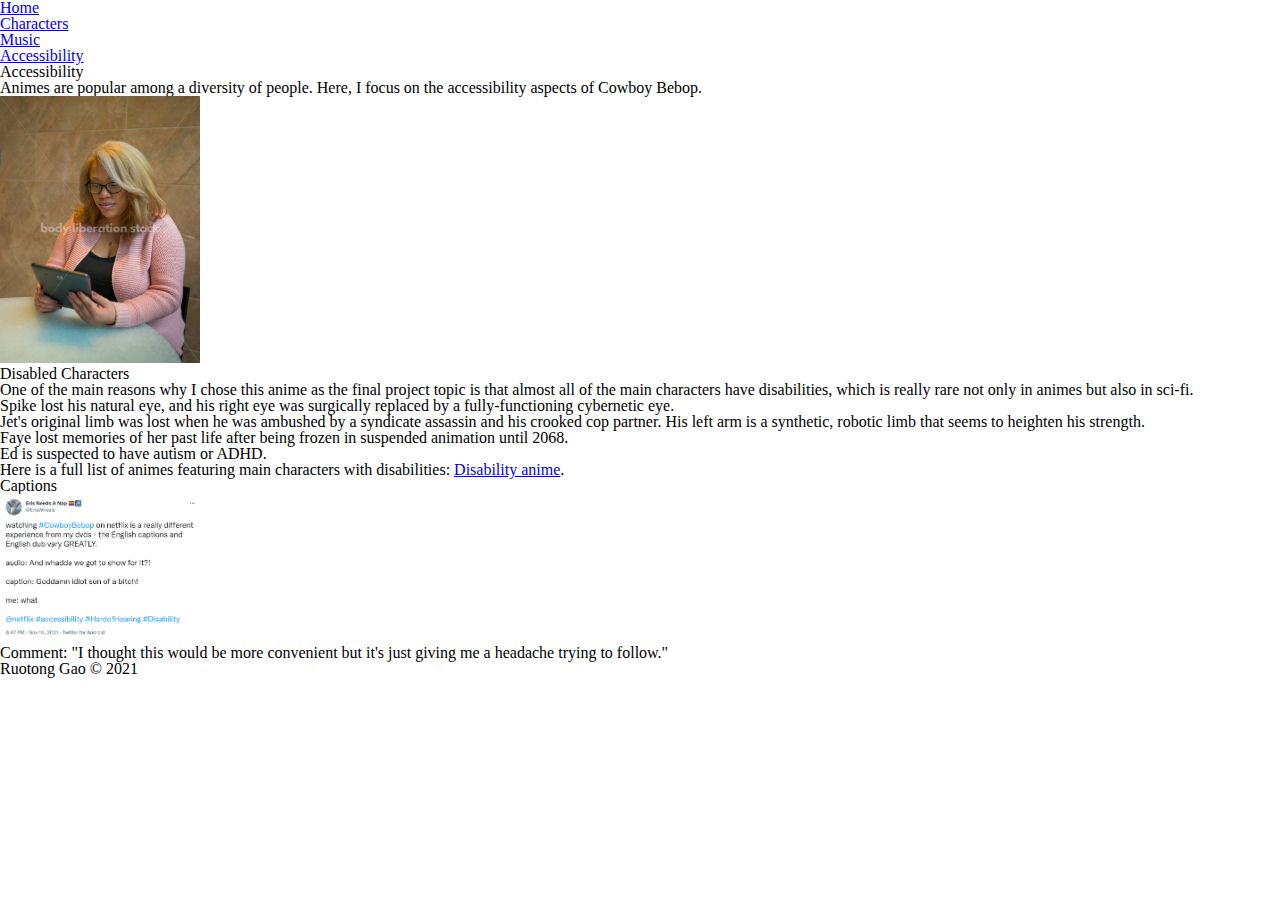
==== accessibility.html @ 33a0a777 "add contents" ====
<!DOCTYPE html>

<html lang="en">
<head>
	<meta charset="UTF-8">
	<meta name="viewport" content="width=device-width, initial-scale=1.0">
    <link rel="icon" href="images/favicon.jpg">
	<link rel="stylesheet" href="css/html5reset.css">
	<link rel="stylesheet" href="css/style.css">
	<title>Accessibility</title>
</head>
    
<body>
	<header>
		<nav>
			<ul>
				<li><a href = "index.html" >Home</a></li>
				<li><a href = "character.html">Characters</a></li>
				<li><a href = "music.html">Music</a></li>
				<li class="active"><a href = "accessibility.html">Accessibility</a></li>
			</ul>
		</nav>
		<h1>Accessibility</h1>
	</header>

	<main>
        <p>Animes are popular among a diversity of people. Here, I focus on the accessibility aspects of Cowboy Bebop.</p>
        <img src="images/body_liberation.jpg" width=200/>
        
        <h2>Disabled Characters</h2>
		<p>One of the main reasons why I chose this anime as the final project topic is that almost all of the main characters have disabilities, which is really rare not only in animes but also in sci-fi. <br> Spike lost his natural eye, and his right eye was surgically replaced by a fully-functioning cybernetic eye. <br>Jet's original limb was lost when he was ambushed by a syndicate assassin and his crooked cop partner. His left arm is a synthetic, robotic limb that seems to heighten his strength. <br> Faye lost memories of her past life after being frozen in suspended animation until 2068.<br>Ed is suspected to have autism or ADHD.</p>
        
        <p>Here is a full list of animes featuring main characters with disabilities: <a href="https://www.anime-planet.com/anime/tags/disability">Disability anime</a>.</p>

        <h2>Captions</h2>
        <img src="images/twitter.png" width="200"/>
        <p>Comment: "I thought this would be more convenient but it's just giving me a headache trying to follow."</p>
	</main>

	<footer>
		<p>Ruotong Gao &copy; 2021</p>
	</footer>
</body>
</html>
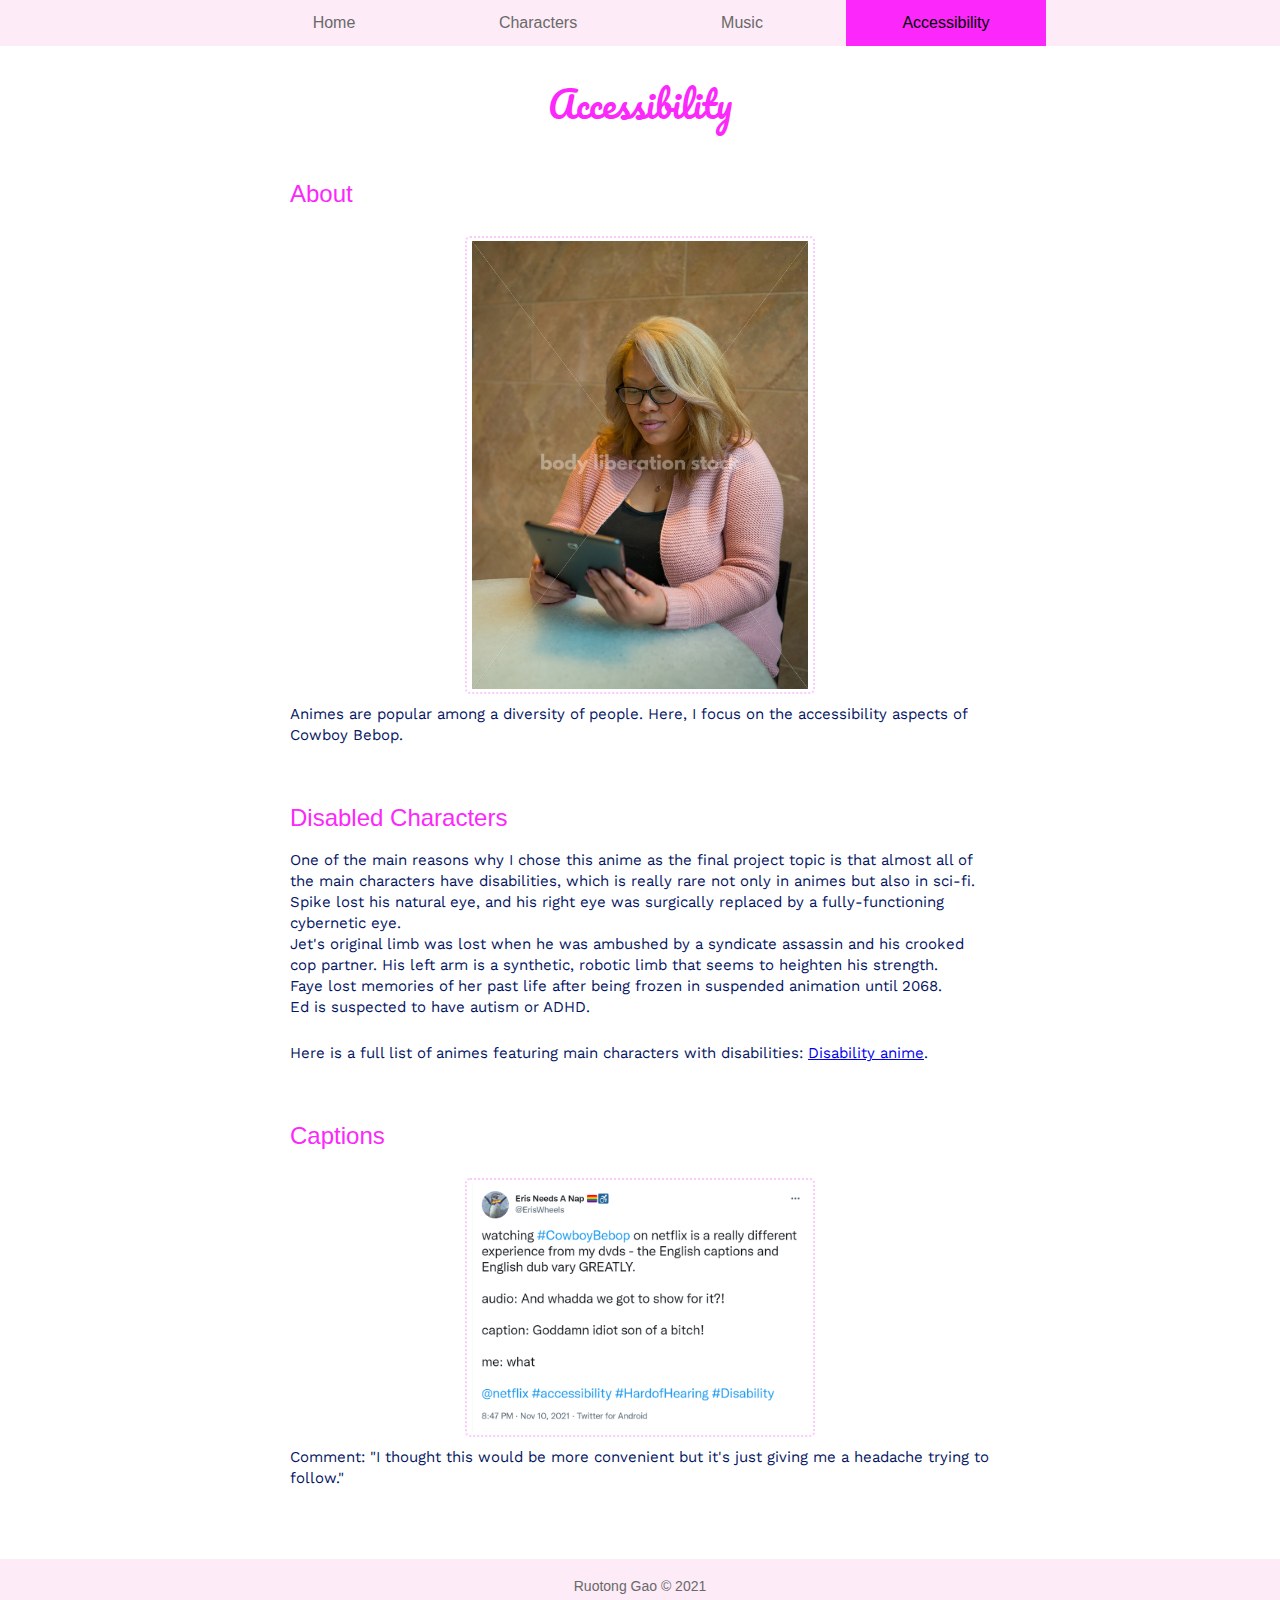
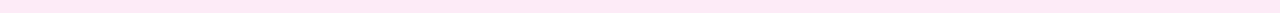
==== commit d066dad5: "draft css" ====
--- a/accessibility.html
+++ b/accessibility.html
@@ -1,44 +1,50 @@
 <!DOCTYPE html>
 
 <html lang="en">
-<head>
-	<meta charset="UTF-8">
-	<meta name="viewport" content="width=device-width, initial-scale=1.0">
-    <link rel="icon" href="images/favicon.jpg">
-	<link rel="stylesheet" href="css/html5reset.css">
-	<link rel="stylesheet" href="css/style.css">
-	<title>Accessibility</title>
-</head>
-    
-<body>
-	<header>
-		<nav>
-			<ul>
-				<li><a href = "index.html" >Home</a></li>
-				<li><a href = "character.html">Characters</a></li>
-				<li><a href = "music.html">Music</a></li>
-				<li class="active"><a href = "accessibility.html">Accessibility</a></li>
-			</ul>
-		</nav>
-		<h1>Accessibility</h1>
-	</header>
+    <head>
+        <meta charset="UTF-8">
+        <meta name="viewport" content="width=device-width, initial-scale=1.0">
+        <link rel="icon" href="images/favicon.png">
+        <link rel="stylesheet" href="css/html5reset.css">
+        <link rel="stylesheet" href="css/style.css">
+        <title>Accessibility</title>
+    </head>
 
-	<main>
-        <p>Animes are popular among a diversity of people. Here, I focus on the accessibility aspects of Cowboy Bebop.</p>
-        <img src="images/body_liberation.jpg" width=200/>
-        
-        <h2>Disabled Characters</h2>
-		<p>One of the main reasons why I chose this anime as the final project topic is that almost all of the main characters have disabilities, which is really rare not only in animes but also in sci-fi. <br> Spike lost his natural eye, and his right eye was surgically replaced by a fully-functioning cybernetic eye. <br>Jet's original limb was lost when he was ambushed by a syndicate assassin and his crooked cop partner. His left arm is a synthetic, robotic limb that seems to heighten his strength. <br> Faye lost memories of her past life after being frozen in suspended animation until 2068.<br>Ed is suspected to have autism or ADHD.</p>
-        
-        <p>Here is a full list of animes featuring main characters with disabilities: <a href="https://www.anime-planet.com/anime/tags/disability">Disability anime</a>.</p>
+    <body>
+        <header>
+            <nav>
+                <ul>
+                    <li><a href = "index.html" >Home</a></li>
+                    <li><a href = "character.html">Characters</a></li>
+                    <li><a href = "music.html">Music</a></li>
+                    <li class="active"><a href = "accessibility.html">Accessibility</a></li>
+                </ul>
+            </nav>
+            <h1>Accessibility</h1>
+        </header>
 
-        <h2>Captions</h2>
-        <img src="images/twitter.png" width="200"/>
-        <p>Comment: "I thought this would be more convenient but it's just giving me a headache trying to follow."</p>
-	</main>
+        <main>
+            <div>
+                <h2>About</h2>
+                <img src="images/body_liberation.jpg" width=200 alt="An african american woman using tablet"/>
+                <p>Animes are popular among a diversity of people. Here, I focus on the accessibility aspects of Cowboy Bebop.</p>
+            </div>
 
-	<footer>
-		<p>Ruotong Gao &copy; 2021</p>
-	</footer>
-</body>
+            <div>
+                <h2>Disabled Characters</h2>
+                <p>One of the main reasons why I chose this anime as the final project topic is that almost all of the main characters have disabilities, which is really rare not only in animes but also in sci-fi. <br> Spike lost his natural eye, and his right eye was surgically replaced by a fully-functioning cybernetic eye. <br>Jet's original limb was lost when he was ambushed by a syndicate assassin and his crooked cop partner. His left arm is a synthetic, robotic limb that seems to heighten his strength. <br> Faye lost memories of her past life after being frozen in suspended animation until 2068.<br>Ed is suspected to have autism or ADHD.</p>
+
+                <p>Here is a full list of animes featuring main characters with disabilities: <a href="https://www.anime-planet.com/anime/tags/disability">Disability anime</a>.</p>
+            </div>
+            <div>
+                <h2>Captions</h2>
+                <img src="images/twitter.png" width="200" alt="A twitter post complaining about English captions and dub"/>
+                <p>Comment: "I thought this would be more convenient but it's just giving me a headache trying to follow."</p>
+            </div>
+        </main>
+
+        <footer>
+            <p>Ruotong Gao &copy; 2021</p>
+        </footer>
+    </body>
 </html>--- a/css/style.css
+++ b/css/style.css
@@ -0,0 +1,208 @@
+/* pacifico-regular - latin */
+@font-face {
+    font-family: 'Pacifico';
+    font-style: normal;
+    font-weight: 400;
+    src: url('../fonts/pacifico-v17-latin-regular.eot'); /* IE9 Compat Modes */
+    src: local(''),
+        url('../fonts/pacifico-v17-latin-regular.eot?#iefix') format('embedded-opentype'), /* IE6-IE8 */
+        url('../fonts/pacifico-v17-latin-regular.woff2') format('woff2'), /* Super Modern Browsers */
+        url('../fonts/pacifico-v17-latin-regular.woff') format('woff'), /* Modern Browsers */
+        url('../fonts/pacifico-v17-latin-regular.ttf') format('truetype'), /* Safari, Android, iOS */
+        url('../fonts/pacifico-v17-latin-regular.svg#Pacifico') format('svg'); /* Legacy iOS */
+}
+
+/* work-sans-regular - latin */
+@font-face {
+    font-family: 'Work Sans';
+    font-style: normal;
+    font-weight: 400;
+    src: url('../fonts/work-sans-v13-latin-regular.eot'); /* IE9 Compat Modes */
+    src: local(''),
+        url('../fonts/work-sans-v13-latin-regular.eot?#iefix') format('embedded-opentype'), /* IE6-IE8 */
+        url('../fonts/work-sans-v13-latin-regular.woff2') format('woff2'), /* Super Modern Browsers */
+        url('../fonts/work-sans-v13-latin-regular.woff') format('woff'), /* Modern Browsers */
+        url('../fonts/work-sans-v13-latin-regular.ttf') format('truetype'), /* Safari, Android, iOS */
+        url('../fonts/work-sans-v13-latin-regular.svg#WorkSans') format('svg'); /* Legacy iOS */
+}
+
+*{
+    box-sizing: border-box;
+}
+
+
+nav{
+    text-align: center;
+    background-color: #FDEBF7;
+}
+
+@media (max-width: 799px){
+    nav li{
+        display: inline-block;
+        width: 100%;
+        padding: 15px 0;
+    }
+}
+
+
+@media (min-width: 800px){
+    nav li{
+        display: inline-block;
+        width: 200px;
+        padding: 15px 0;
+    }
+}
+
+nav li a{
+    text-decoration: none;
+    font-family: "Franklin Gothic Medium", Sans-serif;
+    color: dimgray;
+}
+
+
+
+nav li.active{
+    background-color: #FC28FB;
+}
+
+nav li.active a{
+    color: black;
+}
+
+
+nav li:hover a{
+    text-decoration: underline;
+}
+
+main{
+    padding: 0 30px 30px;
+    background-color: #FFFFFF;
+}
+
+h1{
+    font-size: 36px;
+    color: #FC28FB;
+    text-align: center;
+    font-family: "Pacifico", "Franklin Gothic Medium", Sans-serif;
+    padding: 40px 0; 
+    background-color: #FFFFFF;
+
+}
+
+h2{
+    font-size: 24px;
+    color: #FC28FB;
+    font-family: "Franklin Gothic Medium", Sans-serif;
+    padding: 20px 0;
+}
+
+div{
+    max-width: 700px;
+    min-width: 200px;
+    margin: auto;
+}
+
+div p{
+    line-height: 140%;
+    font-family: "Work Sans", "Calibri", Sans-serif;
+    font-size: 15px;
+    margin-bottom: 25px;
+    display: inline-block;
+    color: #041562;
+}
+
+div p:last-child{
+    margin-bottom: 40px;
+}
+
+.intro p::first-letter{
+    font-size: 30px;
+}
+
+*::selection{
+    background-color: #FC28FB;
+    color: white;
+}
+
+
+@media (max-width: 499px){
+    img{
+        display:block;
+        margin: 20px auto;
+        padding: 3px;
+        width: 100%;
+        border:dotted 2px #FBCAFF;
+        border-radius: 5px;
+    }
+}
+@media (min-width: 500px){
+
+    img{
+        margin: 0 10px 10px;
+        padding: 3px 5px;
+        width: 30%;
+        border:dotted 2px #FBCAFF;
+        border-radius: 5px;
+    }
+
+    p img{
+        float:right;
+    }
+}
+
+@media (max-width: 499px){
+
+    main > div > img{
+        display: block;
+        width: 100%;
+        margin: 10px auto;
+    }
+}
+
+@media (min-width:500px){
+
+    main > div > img{
+        display: block;
+        width: 50%;
+        margin: 10px auto;
+    }
+}
+
+.gallery img:nth-child(even){
+    border-color: darkgray;
+}
+
+img:hover{
+    border:solid 2px #FC28FB;
+}
+
+
+.gallery{
+    text-align: center;
+}
+
+.gallery img{
+    display:inline-block;
+}
+
+
+.audio{
+    text-align: center;
+    padding: 20px 0;
+}
+
+audio{
+    width: 70%;
+}
+
+footer{
+    text-align: center;
+    padding: 20px 0;
+    background-color: #FDEBF7;
+}
+
+footer p{
+    color: dimgray;
+    font-family: "Franklin Gothic Medium", Sans-serif;
+    font-size: 14px;
+}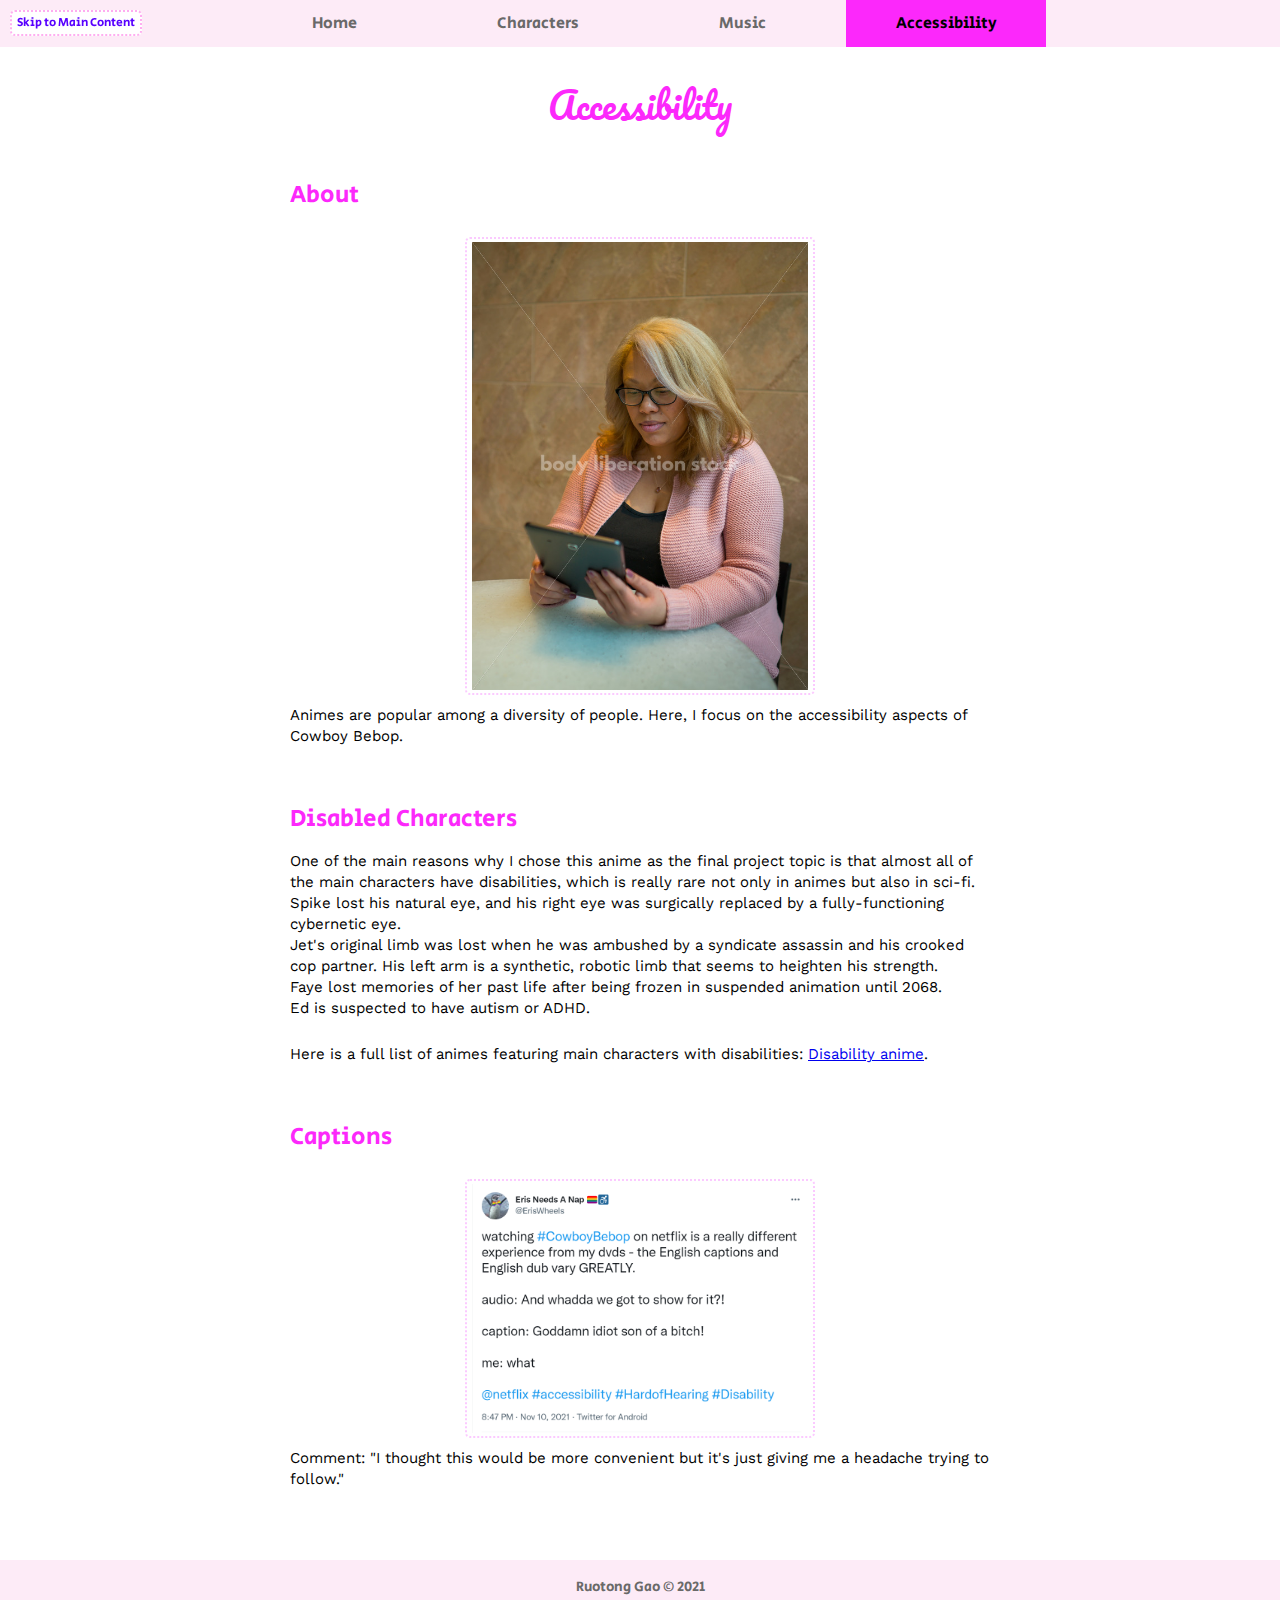
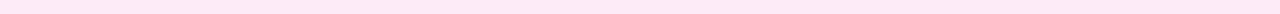
==== commit 74575ca7: "add skip to main" ====
--- a/accessibility.html
+++ b/accessibility.html
@@ -11,6 +11,7 @@
     </head>
 
     <body>
+        <a class = "skip" href="#main">Skip to Main Content</a>
         <header>
             <nav>
                 <ul>
@@ -24,7 +25,7 @@
         </header>
 
         <main>
-            <div>
+            <div id="main">
                 <h2>About</h2>
                 <img src="images/body_liberation.jpg" width=200 alt="An african american woman using tablet"/>
                 <p>Animes are popular among a diversity of people. Here, I focus on the accessibility aspects of Cowboy Bebop.</p>
--- a/css/style.css
+++ b/css/style.css
@@ -26,10 +26,36 @@
         url('../fonts/work-sans-v13-latin-regular.svg#WorkSans') format('svg'); /* Legacy iOS */
 }
 
+/* secular-one-regular - latin */
+@font-face {
+    font-family: 'Secular One';
+    font-style: normal;
+    font-weight: 400;
+    src: url('../fonts/secular-one-v5-latin-regular.eot'); /* IE9 Compat Modes */
+    src: local(''),
+        url('../fonts/secular-one-v5-latin-regular.eot?#iefix') format('embedded-opentype'), /* IE6-IE8 */
+        url('../fonts/secular-one-v5-latin-regular.woff2') format('woff2'), /* Super Modern Browsers */
+        url('../fonts/secular-one-v5-latin-regular.woff') format('woff'), /* Modern Browsers */
+        url('../fonts/secular-one-v5-latin-regular.ttf') format('truetype'), /* Safari, Android, iOS */
+        url('../fonts/secular-one-v5-latin-regular.svg#SecularOne') format('svg'); /* Legacy iOS */
+}
+
 *{
     box-sizing: border-box;
 }
 
+.skip{
+    position: fixed;
+    margin: 10px;
+    padding: 5px;
+    font-family: "Franklin Gothic Medium", "Secular One", Sans-serif;
+    font-size: 12px;
+    color: #5800FF;
+    text-decoration: none;
+    background-color: white;
+    border:dotted 2px #FFADF0;
+    border-radius: 5px;
+}
 
 nav{
     text-align: center;
@@ -55,7 +81,7 @@
 
 nav li a{
     text-decoration: none;
-    font-family: "Franklin Gothic Medium", Sans-serif;
+    font-family: "Franklin Gothic Medium", "Secular One", Sans-serif;
     color: dimgray;
 }
 
@@ -92,7 +118,7 @@
 h2{
     font-size: 24px;
     color: #FC28FB;
-    font-family: "Franklin Gothic Medium", Sans-serif;
+    font-family: "Franklin Gothic Medium","Secular One", Sans-serif;
     padding: 20px 0;
 }
 
@@ -108,7 +134,7 @@
     font-size: 15px;
     margin-bottom: 25px;
     display: inline-block;
-    color: #041562;
+    color: black;
 }
 
 div p:last-child{
@@ -203,6 +229,6 @@
 
 footer p{
     color: dimgray;
-    font-family: "Franklin Gothic Medium", Sans-serif;
+    font-family: "Franklin Gothic Medium","Secular One",  Sans-serif;
     font-size: 14px;
 }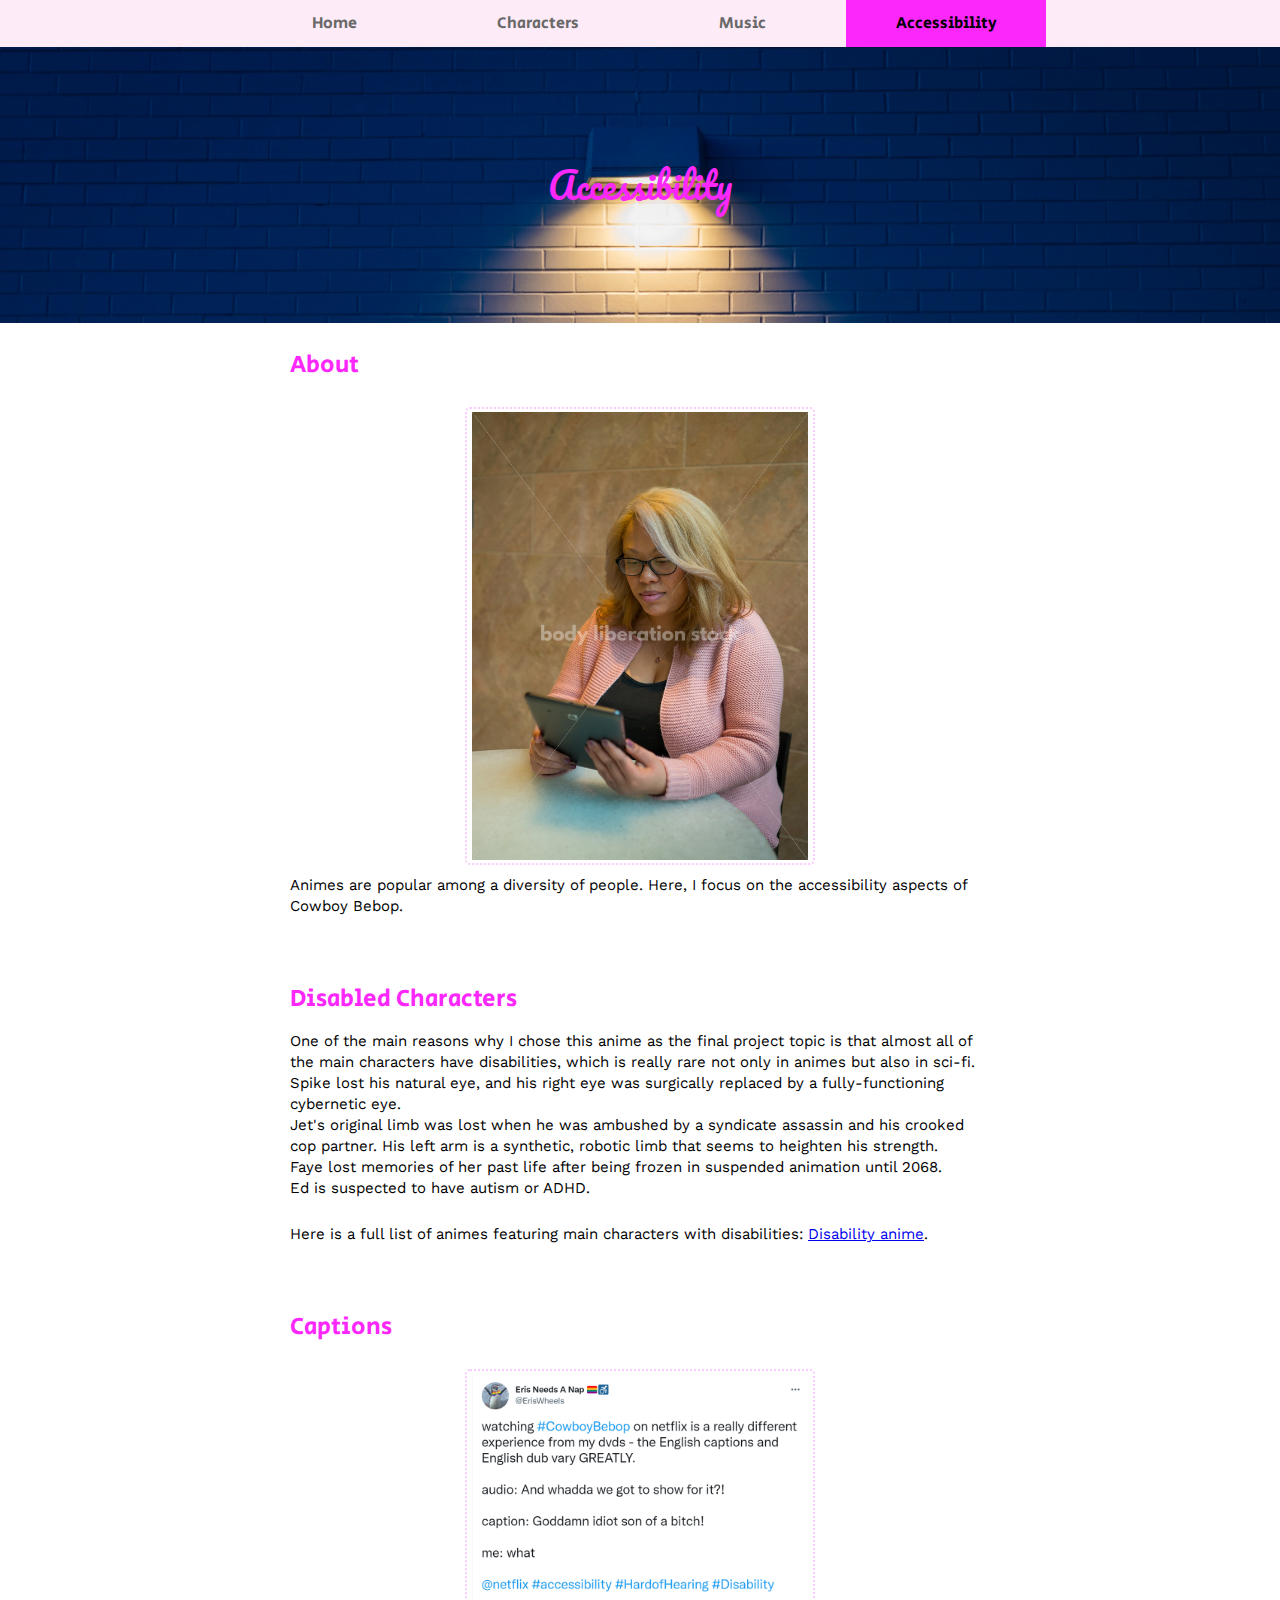
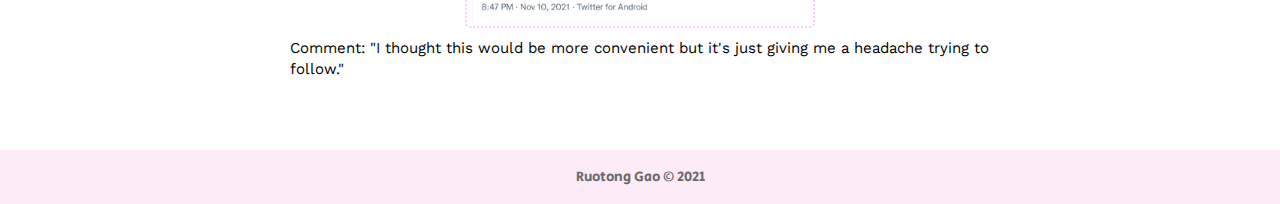
==== commit 67d13638: "mobile update" ====
--- a/accessibility.html
+++ b/accessibility.html
@@ -25,7 +25,7 @@
         </header>
 
         <main>
-            <div id="main">
+            <div id="main" class="mid">
                 <h2>About</h2>
                 <img src="images/body_liberation.jpg" width=200 alt="An african american woman using tablet"/>
                 <p>Animes are popular among a diversity of people. Here, I focus on the accessibility aspects of Cowboy Bebop.</p>
@@ -37,7 +37,7 @@
 
                 <p>Here is a full list of animes featuring main characters with disabilities: <a href="https://www.anime-planet.com/anime/tags/disability">Disability anime</a>.</p>
             </div>
-            <div>
+            <div class="mid">
                 <h2>Captions</h2>
                 <img src="images/twitter.png" width="200" alt="A twitter post complaining about English captions and dub"/>
                 <p>Comment: "I thought this would be more convenient but it's just giving me a headache trying to follow."</p>
--- a/css/style.css
+++ b/css/style.css
@@ -45,16 +45,21 @@
 }
 
 .skip{
-    position: fixed;
-    margin: 10px;
-    padding: 5px;
+    position: absolute;
+    display: block;
+    height: 10px;
+    margin: 5px;
+    left: -500px;
     font-family: "Franklin Gothic Medium", "Secular One", Sans-serif;
     font-size: 12px;
     color: #5800FF;
     text-decoration: none;
     background-color: white;
-    border:dotted 2px #FFADF0;
-    border-radius: 5px;
+}
+
+.skip:focus{
+    left:0px;
+    top: 10px;
 }
 
 nav{
@@ -62,16 +67,14 @@
     background-color: #FDEBF7;
 }
 
-@media (max-width: 799px){
-    nav li{
-        display: inline-block;
-        width: 100%;
-        padding: 15px 0;
-    }
-}
-
-
-@media (min-width: 800px){
+nav li{
+    display: inline-block;
+    width: 100%;
+    padding: 15px 0;
+}
+
+
+@media screen and (min-width: 800px){
     nav li{
         display: inline-block;
         width: 200px;
@@ -110,9 +113,11 @@
     color: #FC28FB;
     text-align: center;
     font-family: "Pacifico", "Franklin Gothic Medium", Sans-serif;
-    padding: 40px 0; 
-    background-color: #FFFFFF;
-
+    padding: 120px 0; 
+    background-image: url("../images/background.jpg");
+    background-size: cover;
+    background-attachment: fixed;
+    background-position: bottom;
 }
 
 h2{
@@ -126,6 +131,7 @@
     max-width: 700px;
     min-width: 200px;
     margin: auto;
+    padding-top: 10px;
 }
 
 div p{
@@ -151,51 +157,54 @@
 }
 
 
-@media (max-width: 499px){
-    img{
-        display:block;
-        margin: 20px auto;
-        padding: 3px;
-        width: 100%;
-        border:dotted 2px #FBCAFF;
-        border-radius: 5px;
-    }
-}
-@media (min-width: 500px){
+img{
+    display:block;
+    margin: 20px auto;
+    padding: 3px;
+    width: 100%;
+    border:dotted 2px #FBCAFF;
+    border-radius: 5px;
+}
+
+div.mid img{
+    display: block;
+    width: 100%;
+    margin: 10px auto;
+}
+
+.gallery img:nth-child(even){
+    border-color: darkgray;
+}
+
+@media screen and (min-width: 500px){
 
     img{
         margin: 0 10px 10px;
         padding: 3px 5px;
-        width: 30%;
         border:dotted 2px #FBCAFF;
         border-radius: 5px;
     }
 
-    p img{
-        float:right;
-    }
-}
-
-@media (max-width: 499px){
-
-    main > div > img{
-        display: block;
-        width: 100%;
-        margin: 10px auto;
-    }
-}
-
-@media (min-width:500px){
-
-    main > div > img{
+
+    div.mid img{
         display: block;
         width: 50%;
         margin: 10px auto;
     }
-}
-
-.gallery img:nth-child(even){
-    border-color: darkgray;
+
+    div.pic{
+        display: grid;
+        grid-template-columns: 4fr 2fr;
+    }
+
+    div.pic h2{
+        grid-column: 1/-1;
+    }
+
+    div.gallery img{
+        width: 30%;
+        object-fit: cover;
+    }
 }
 
 img:hover{
@@ -203,14 +212,10 @@
 }
 
 
-.gallery{
-    text-align: center;
-}
-
-.gallery img{
-    display:inline-block;
-}
-
+div.gallery{
+    display:flex;
+    flex-flow: row wrap;
+}
 
 .audio{
     text-align: center;
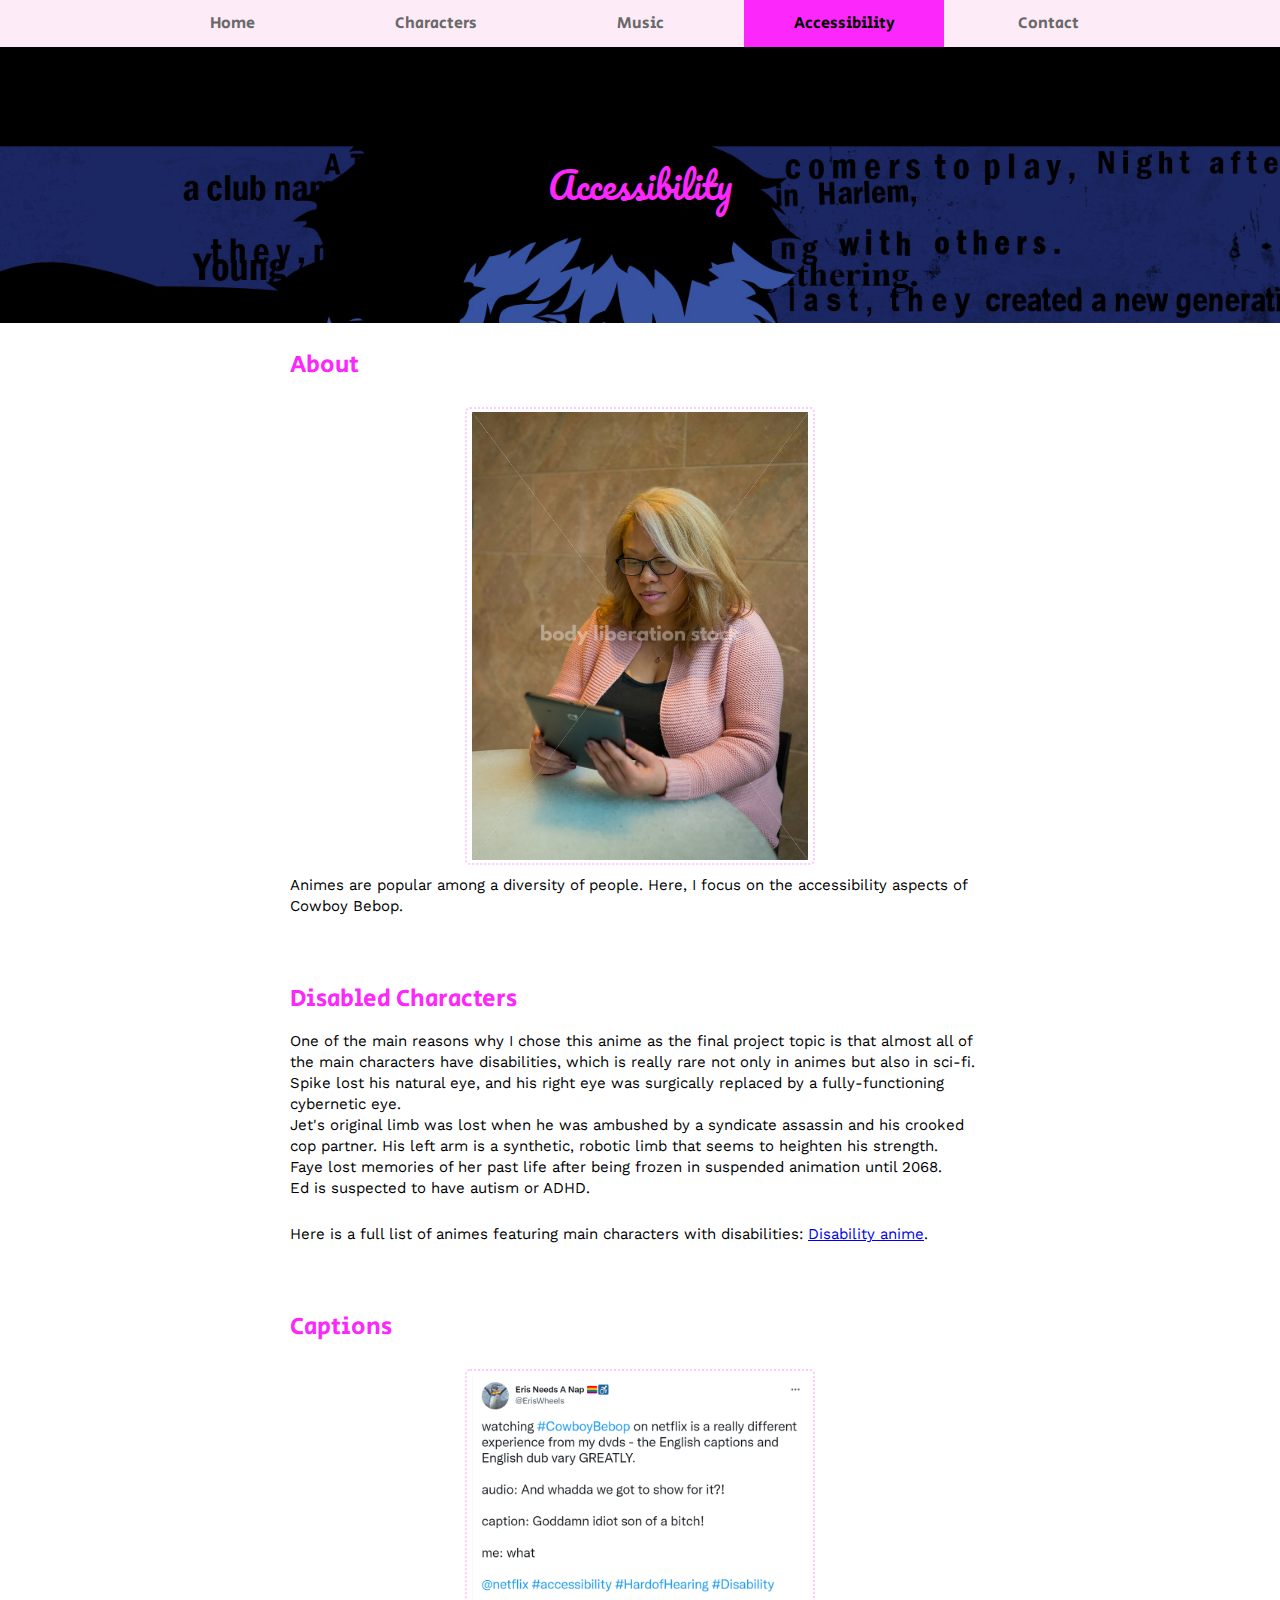
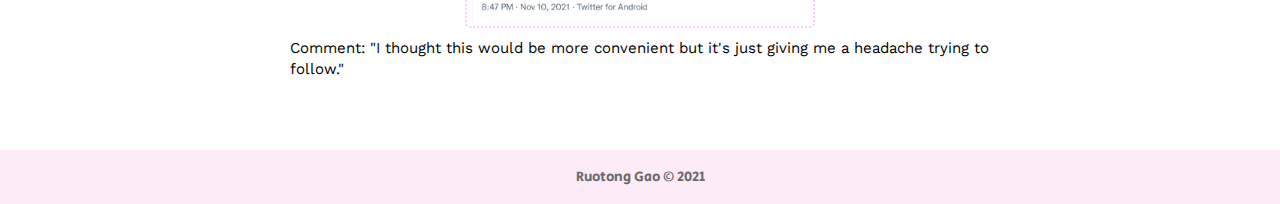
==== commit 2ead190a: "add mobile view requirements" ====
--- a/accessibility.html
+++ b/accessibility.html
@@ -8,6 +8,15 @@
         <link rel="stylesheet" href="css/html5reset.css">
         <link rel="stylesheet" href="css/style.css">
         <title>Accessibility</title>
+        <!-- Global site tag (gtag.js) - Google Analytics -->
+        <script async src="https://www.googletagmanager.com/gtag/js?id=G-1WR4FGPYL1"></script>
+        <script>
+            window.dataLayer = window.dataLayer || [];
+            function gtag(){dataLayer.push(arguments);}
+            gtag('js', new Date());
+
+            gtag('config', 'G-1WR4FGPYL1');
+        </script>
     </head>
 
     <body>
@@ -19,6 +28,8 @@
                     <li><a href = "character.html">Characters</a></li>
                     <li><a href = "music.html">Music</a></li>
                     <li class="active"><a href = "accessibility.html">Accessibility</a></li>
+                    <li><a href = "contact.html" >Contact</a></li>
+
                 </ul>
             </nav>
             <h1>Accessibility</h1>
--- a/css/style.css
+++ b/css/style.css
@@ -127,6 +127,14 @@
     padding: 20px 0;
 }
 
+h3{
+    font-size: 18px;
+    color: dimgray;
+    font-family: "Franklin Gothic Medium","Secular One", Sans-serif;
+    font-weight: 400;
+    padding: 10px 0;
+}
+
 div{
     max-width: 700px;
     min-width: 200px;
@@ -147,10 +155,6 @@
     margin-bottom: 40px;
 }
 
-.intro p::first-letter{
-    font-size: 30px;
-}
-
 *::selection{
     background-color: #FC28FB;
     color: white;
@@ -172,8 +176,18 @@
     margin: 10px auto;
 }
 
+@keyframes animatedImage {
+    from {
+        opacity: 30%;
+    }
+    to {
+        opacity: 100%;
+    }
+}
+
 .gallery img:nth-child(even){
     border-color: darkgray;
+    animation: animatedImage 3s linear infinite alternate;
 }
 
 @media screen and (min-width: 500px){
@@ -226,7 +240,74 @@
     width: 70%;
 }
 
+#overlay{
+    max-width: 700px;
+    min-width: 200px;
+    margin: auto;
+    padding-top: 10px;
+}
+
+
+label{
+    display: block;
+    font-family: "Work Sans", "Calibri", Sans-serif;
+    font-size: 14px;
+    padding-top: 20px;
+    padding-bottom: 5px;
+    text-align: left;
+}
+
+input, textarea{
+    font-family: "Work Sans", "Calibri", Sans-serif;
+    width: 100%;
+    padding: 20px;
+    border: 1px solid #ccc;
+    border-radius: 10px;
+    box-sizing: border-box;
+    margin: 10px;
+    resize: vertical;
+}
+
+input[type=submit]{
+    font-family: "Franklin Gothic Medium","Secular One", Sans-serif;
+    background-color: #FDEBF7;
+    font-size: 16px;
+    cursor: pointer;
+    padding: 15px;
+}
+
+div.social{
+    display: flex;
+    flex-flow: row wrap;
+    column-gap: 20px;
+}
+
+div.social span{
+    font-size: 30px;
+    margin-right: 10px;
+    vertical-align:middle;  
+}
+
+div.social a{
+    font-size: 14px;
+    color: dimgray;
+    text-decoration: none;
+    font-family: "Work Sans", "Calibri", Sans-serif;
+}
+
+
+div a:visited{
+    color: dimgray;
+}
+
+div a:hover{
+    text-decoration: underline;
+    color: #FC28FB;
+}
+
 footer{
+    display: flex;
+    flex-flow: column wrap;
     text-align: center;
     padding: 20px 0;
     background-color: #FDEBF7;
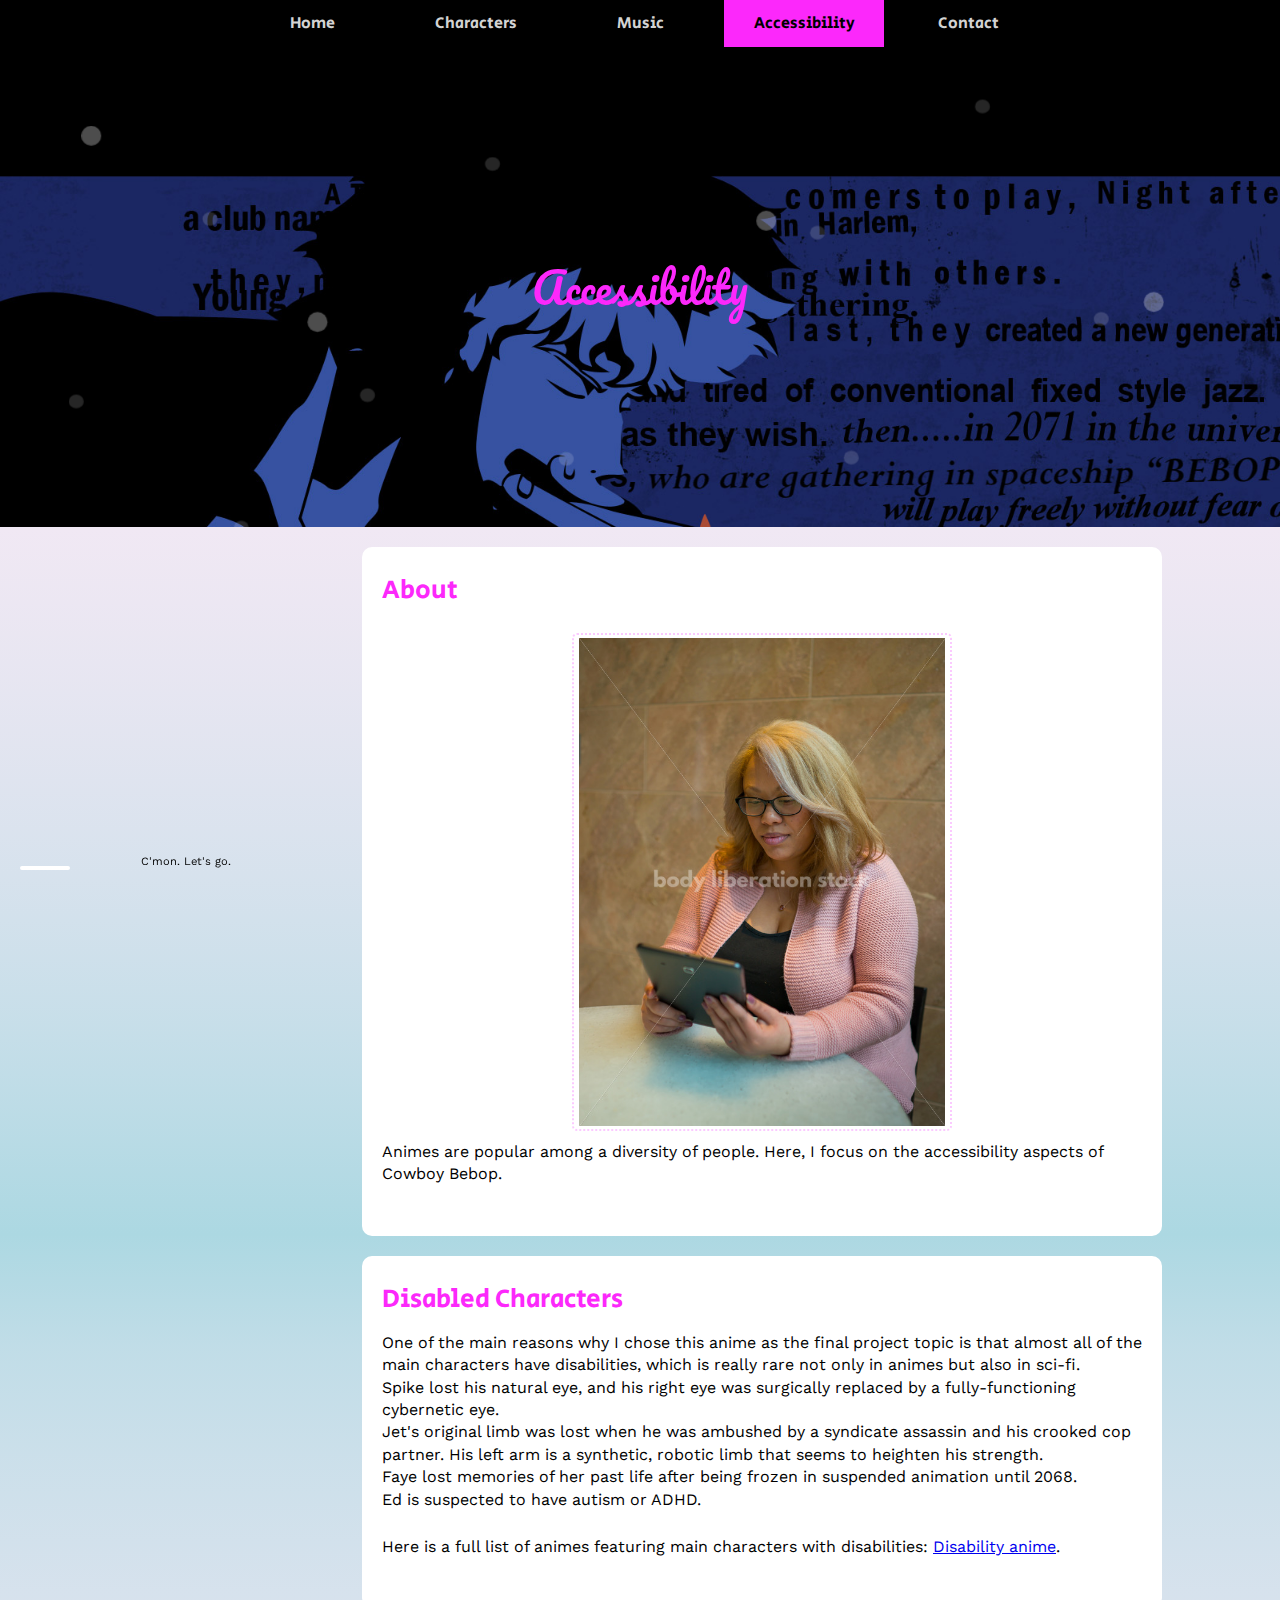
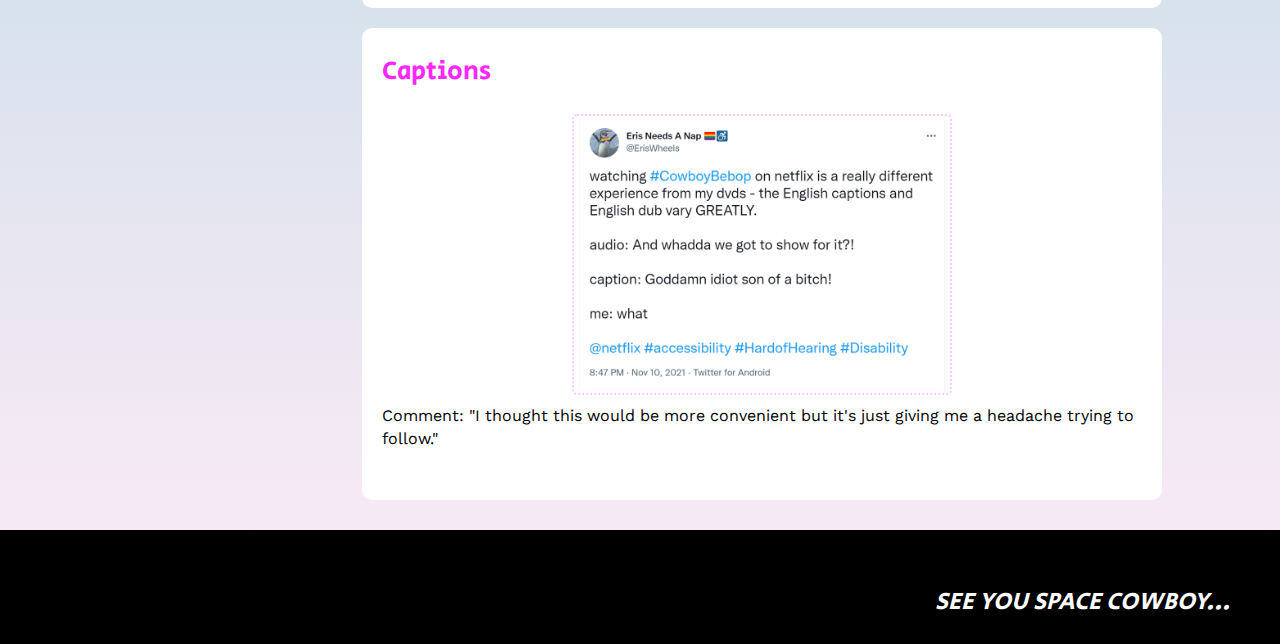
==== commit 6b729496: "form align" ====
--- a/accessibility.html
+++ b/accessibility.html
@@ -10,6 +10,7 @@
         <title>Accessibility</title>
         <!-- Global site tag (gtag.js) - Google Analytics -->
         <script async src="https://www.googletagmanager.com/gtag/js?id=G-1WR4FGPYL1"></script>
+        <script src="https://ajax.googleapis.com/ajax/libs/jquery/1.7.1/jquery.min.js" type="text/javascript"></script>
         <script>
             window.dataLayer = window.dataLayer || [];
             function gtag(){dataLayer.push(arguments);}
@@ -32,23 +33,129 @@
 
                 </ul>
             </nav>
-            <h1>Accessibility</h1>
+            <div class="hero">
+                <div class="snow">
+                    <svg xmlns="http://www.w3.org/2000/svg" viewBox="0 0 1024 1536" preserveAspectRatio="xMidYMax slice">
+                        <g fill="#FFF" fill-opacity=".15" transform="translate(55 42)">
+                            <g id="snow-bottom-layer">
+                                <ellipse cx="6" cy="1009.5" rx="6" ry="5.5"/>
+                                <ellipse cx="138" cy="1110.5" rx="6" ry="5.5"/>
+                                <ellipse cx="398" cy="1055.5" rx="6" ry="5.5"/>
+                                <ellipse cx="719" cy="1284.5" rx="6" ry="5.5"/>
+                                <ellipse cx="760" cy="1155.5" rx="6" ry="5.5"/>
+                                <ellipse cx="635" cy="1459.5" rx="6" ry="5.5"/>
+                                <ellipse cx="478" cy="1335.5" rx="6" ry="5.5"/>
+                                <ellipse cx="322" cy="1414.5" rx="6" ry="5.5"/>
+                                <ellipse cx="247" cy="1234.5" rx="6" ry="5.5"/>
+                                <ellipse cx="154" cy="1425.5" rx="6" ry="5.5"/>
+                                <ellipse cx="731" cy="773.5" rx="6" ry="5.5"/>
+                                <ellipse cx="599" cy="874.5" rx="6" ry="5.5"/>
+                                <ellipse cx="339" cy="819.5" rx="6" ry="5.5"/>
+                                <ellipse cx="239" cy="1004.5" rx="6" ry="5.5"/>
+                                <ellipse cx="113" cy="863.5" rx="6" ry="5.5"/>
+                                <ellipse cx="102" cy="1223.5" rx="6" ry="5.5"/>
+                                <ellipse cx="395" cy="1155.5" rx="6" ry="5.5"/>
+                                <ellipse cx="826" cy="943.5" rx="6" ry="5.5"/>
+                                <ellipse cx="626" cy="1054.5" rx="6" ry="5.5"/>
+                                <ellipse cx="887" cy="1366.5" rx="6" ry="5.5"/>
+                                <ellipse cx="6" cy="241.5" rx="6" ry="5.5"/>
+                                <ellipse cx="138" cy="342.5" rx="6" ry="5.5"/>
+                                <ellipse cx="398" cy="287.5" rx="6" ry="5.5"/>
+                                <ellipse cx="719" cy="516.5" rx="6" ry="5.5"/>
+                                <ellipse cx="760" cy="387.5" rx="6" ry="5.5"/>
+                                <ellipse cx="635" cy="691.5" rx="6" ry="5.5"/>
+                                <ellipse cx="478" cy="567.5" rx="6" ry="5.5"/>
+                                <ellipse cx="322" cy="646.5" rx="6" ry="5.5"/>
+                                <ellipse cx="247" cy="466.5" rx="6" ry="5.5"/>
+                                <ellipse cx="154" cy="657.5" rx="6" ry="5.5"/>
+                                <ellipse cx="731" cy="5.5" rx="6" ry="5.5"/>
+                                <ellipse cx="599" cy="106.5" rx="6" ry="5.5"/>
+                                <ellipse cx="339" cy="51.5" rx="6" ry="5.5"/>
+                                <ellipse cx="239" cy="236.5" rx="6" ry="5.5"/>
+                                <ellipse cx="113" cy="95.5" rx="6" ry="5.5"/>
+                                <ellipse cx="102" cy="455.5" rx="6" ry="5.5"/>
+                                <ellipse cx="395" cy="387.5" rx="6" ry="5.5"/>
+                                <ellipse cx="826" cy="175.5" rx="6" ry="5.5"/>
+                                <ellipse cx="626" cy="286.5" rx="6" ry="5.5"/>
+                                <ellipse cx="887" cy="598.5" rx="6" ry="5.5"/>
+                            </g>
+                        </g>
+                        <g fill="#FFF" fill-opacity=".3" transform="translate(65 63)">
+                            <g id="snow-top-layer">
+                                <circle cx="8" cy="776" r="8"/>
+                                <circle cx="189" cy="925" r="8"/>
+                                <circle cx="548" cy="844" r="8"/>
+                                <circle cx="685" cy="1115" r="8"/>
+                                <circle cx="858" cy="909" r="8"/>
+                                <circle cx="874" cy="1438" r="8" transform="rotate(180 874 1438)"/>
+                                <circle cx="657" cy="1256" r="8" transform="rotate(180 657 1256)"/>
+                                <circle cx="443" cy="1372" r="8" transform="rotate(180 443 1372)"/>
+                                <circle cx="339" cy="1107" r="8" transform="rotate(180 339 1107)"/>
+                                <circle cx="24" cy="1305" r="8" transform="rotate(180 24 1305)"/>
+                                <circle cx="8" cy="8" r="8"/>
+                                <circle cx="189" cy="157" r="8"/>
+                                <circle cx="548" cy="76" r="8"/>
+                                <circle cx="685" cy="347" r="8"/>
+                                <circle cx="858" cy="141" r="8"/>
+                                <circle cx="874" cy="670" r="8" transform="rotate(180 874 670)"/>
+                                <circle cx="657" cy="488" r="8" transform="rotate(180 657 488)"/>
+                                <circle cx="443" cy="604" r="8" transform="rotate(180 443 604)"/>
+                                <circle cx="339" cy="339" r="8" transform="rotate(180 339 339)"/>
+                                <circle cx="24" cy="537" r="8" transform="rotate(180 24 537)"/>
+                            </g>
+                        </g>
+                    </svg>
+                </div>
+                <div class="hero_content">
+                    <h1>Accessibility</h1>
+                </div>
+            </div>
+            <div id="myNav" class="overlay">
+
+                <!-- Button to close the overlay navigation -->
+                <a href="javascript:void(0)" class="closebtn" onclick="closeNav()">&times;</a>
+
+                <!-- Overlay content -->
+                <div class="overlay-content">
+                    <a href="#main">About</a>
+                    <a href="#characters">Disabled Characters</a>
+                    <a href="#captions">Captions</a>
+                </div>
+
+            </div>
         </header>
 
         <main>
-            <div id="main" class="mid">
+            <div class="navin" onclick="openNav()">
+                <p>+Contents</p>
+            </div>
+
+            <div id="toc">
+                <ul>
+
+                </ul>
+                <img src="images/contents.png" alt=""/>
+            </div>
+
+            <div id="comment">
+                <img src="images/speak.jpg" alt=""/>
+                <img src="images/com.svg" alt=""/>
+                <p>C'mon. Let's go.</p>
+            </div>
+
+            <div id="main" class="mid seg-begin">
                 <h2>About</h2>
                 <img src="images/body_liberation.jpg" width=200 alt="An african american woman using tablet"/>
                 <p>Animes are popular among a diversity of people. Here, I focus on the accessibility aspects of Cowboy Bebop.</p>
             </div>
 
-            <div>
+            <div id="characters" class="seg-begin">
                 <h2>Disabled Characters</h2>
                 <p>One of the main reasons why I chose this anime as the final project topic is that almost all of the main characters have disabilities, which is really rare not only in animes but also in sci-fi. <br> Spike lost his natural eye, and his right eye was surgically replaced by a fully-functioning cybernetic eye. <br>Jet's original limb was lost when he was ambushed by a syndicate assassin and his crooked cop partner. His left arm is a synthetic, robotic limb that seems to heighten his strength. <br> Faye lost memories of her past life after being frozen in suspended animation until 2068.<br>Ed is suspected to have autism or ADHD.</p>
 
                 <p>Here is a full list of animes featuring main characters with disabilities: <a href="https://www.anime-planet.com/anime/tags/disability">Disability anime</a>.</p>
             </div>
-            <div class="mid">
+            <div id="captions" class="mid seg-begin">
                 <h2>Captions</h2>
                 <img src="images/twitter.png" width="200" alt="A twitter post complaining about English captions and dub"/>
                 <p>Comment: "I thought this would be more convenient but it's just giving me a headache trying to follow."</p>
@@ -56,7 +163,8 @@
         </main>
 
         <footer>
-            <p>Ruotong Gao &copy; 2021</p>
+            <p>SEE YOU SPACE COWBOY...</p>
         </footer>
+        <script src="js/nav.js"></script>
     </body>
 </html>--- a/css/style.css
+++ b/css/style.css
@@ -52,9 +52,9 @@
     left: -500px;
     font-family: "Franklin Gothic Medium", "Secular One", Sans-serif;
     font-size: 12px;
-    color: #5800FF;
+    color: ghostwhite;
     text-decoration: none;
-    background-color: white;
+    background-color: black;
 }
 
 .skip:focus{
@@ -64,7 +64,8 @@
 
 nav{
     text-align: center;
-    background-color: #FDEBF7;
+    background-color: black;
+    background-image: url(../images/footer.png);
 }
 
 nav li{
@@ -73,19 +74,12 @@
     padding: 15px 0;
 }
 
-
-@media screen and (min-width: 800px){
-    nav li{
-        display: inline-block;
-        width: 200px;
-        padding: 15px 0;
-    }
-}
 
 nav li a{
     text-decoration: none;
     font-family: "Franklin Gothic Medium", "Secular One", Sans-serif;
-    color: dimgray;
+    color: lightgray;
+    font-size: 16px;
 }
 
 
@@ -103,28 +97,28 @@
     text-decoration: underline;
 }
 
+body{
+    background-color: #FDEBF7;
+    background: linear-gradient(#FDEBF7,40%, #acd8e2,70%, #FDEBF7);
+}
+
 main{
     padding: 0 30px 30px;
-    background-color: #FFFFFF;
 }
 
 h1{
-    font-size: 36px;
+    font-size: 42px;
     color: #FC28FB;
     text-align: center;
     font-family: "Pacifico", "Franklin Gothic Medium", Sans-serif;
-    padding: 120px 0; 
-    background-image: url("../images/background.jpg");
-    background-size: cover;
-    background-attachment: fixed;
-    background-position: bottom;
 }
 
 h2{
-    font-size: 24px;
+    font-size: 26px;
     color: #FC28FB;
     font-family: "Franklin Gothic Medium","Secular One", Sans-serif;
     padding: 20px 0;
+    background-color: white;
 }
 
 h3{
@@ -135,17 +129,22 @@
     padding: 10px 0;
 }
 
-div{
-    max-width: 700px;
+div.seg-begin{
     min-width: 200px;
+    max-width: 800px;
+    width: 100%;
     margin: auto;
-    padding-top: 10px;
-}
+    margin-top: 20px;
+    padding: 10px 20px 10px;
+    background-color: white;
+    border-radius: 10px;
+}
+
 
 div p{
     line-height: 140%;
     font-family: "Work Sans", "Calibri", Sans-serif;
-    font-size: 15px;
+    font-size: 1em;
     margin-bottom: 25px;
     display: inline-block;
     color: black;
@@ -170,6 +169,13 @@
     border-radius: 5px;
 }
 
+.gallery img{
+    margin: 0;
+    padding: 0;
+    border:0;
+    border-radius: 0;
+}
+
 div.mid img{
     display: block;
     width: 100%;
@@ -179,45 +185,39 @@
 @keyframes animatedImage {
     from {
         opacity: 30%;
+        border-radius: 5px;
     }
     to {
         opacity: 100%;
-    }
-}
-
+        border-radius: 20px;
+    }
+}
+
+/*
 .gallery img:nth-child(even){
-    border-color: darkgray;
-    animation: animatedImage 3s linear infinite alternate;
-}
-
-@media screen and (min-width: 500px){
-
-    img{
-        margin: 0 10px 10px;
-        padding: 3px 5px;
-        border:dotted 2px #FBCAFF;
-        border-radius: 5px;
-    }
-
-
-    div.mid img{
-        display: block;
-        width: 50%;
-        margin: 10px auto;
-    }
-
-    div.pic{
-        display: grid;
-        grid-template-columns: 4fr 2fr;
-    }
-
-    div.pic h2{
-        grid-column: 1/-1;
-    }
-
-    div.gallery img{
-        width: 30%;
-        object-fit: cover;
+border-color: darkgray;
+animation: animatedImage 3s linear infinite alternate;
+}
+*/
+
+@media screen and (prefers-reduced-motion: reduce){
+    /*
+    .gallery img:nth-child(even){
+    animation: none;
+}
+    */
+
+    #snow-top-layer {
+        animation: none;
+    }
+
+    #snow-bottom-layer {
+        animation: none;
+    }
+
+    .view-sixth:hover{
+        animation: none;
+        transition: none;
     }
 }
 
@@ -229,6 +229,7 @@
 div.gallery{
     display:flex;
     flex-flow: row wrap;
+    justify-content: space-around;
 }
 
 .audio{
@@ -264,16 +265,18 @@
     border: 1px solid #ccc;
     border-radius: 10px;
     box-sizing: border-box;
-    margin: 10px;
+    margin: 10px 0;
     resize: vertical;
 }
 
 input[type=submit]{
     font-family: "Franklin Gothic Medium","Secular One", Sans-serif;
     background-color: #FDEBF7;
+    color: black;
     font-size: 16px;
     cursor: pointer;
     padding: 15px;
+    height: 50px;
 }
 
 div.social{
@@ -290,14 +293,14 @@
 
 div.social a{
     font-size: 14px;
-    color: dimgray;
+    color: black;
     text-decoration: none;
     font-family: "Work Sans", "Calibri", Sans-serif;
 }
 
 
 div a:visited{
-    color: dimgray;
+    color: black;
 }
 
 div a:hover{
@@ -306,15 +309,513 @@
 }
 
 footer{
+    text-align: right;
+    text-transform: uppercase;
+    padding: 60px 20px 30px;
+    background-color: black;
+    background-image: url(../images/footer.png);
+
+}
+
+footer p{
+    color: white;
+    font-style: italic;
+    margin-right: 30px;
+    font-family: "Franklin Gothic Medium","Secular One",  Sans-serif;
+    font-size: 1.5em;
+}
+
+div.hero{
+    max-width: inherit;
+}
+
+.hero {
+    background-image: url("../images/background.jpg");
+    background-size: cover;
+    background-position: center;
+    min-height: 100vh;
+    min-height: 30rem;
+    position: relative;
+    overflow: hidden;
     display: flex;
-    flex-flow: column wrap;
+    justify-content: center;
+    align-content: center;
+}
+
+.hero_content {
+    position: relative;
+    align-self: center;
+    padding: 3rem 0;
+}
+
+.snow {
+    position: absolute;
+    min-width: 100vw;
+    min-height: 100vh;
+    height: 100%;
+    width: 100%;
+    top: 0;
+    left: 0;
+}
+
+.snow .svg {
+    position: absolute;
+    width: 100%;
+    height: 100%;
+}
+
+#snow-top-layer {
+    will-change: transform;
+    transform: translateY(-768px);
+    animation: fall 22.5s infinite linear;
+}
+
+#snow-bottom-layer {
+    will-change: transform;
+    transform: translateY(-768px);
+    animation: fall 45s infinite linear;
+}
+
+@keyframes fall {
+
+    100% {
+        transform: translateY(0);
+    }
+
+}
+
+.view {
+    width: 300px;
+    height: 220px;
+    margin: 10px;
+    border: 10px solid ghostwhite;
+    padding-top:0;
+    overflow: hidden;
+    position: relative;
     text-align: center;
-    padding: 20px 0;
-    background-color: #FDEBF7;
-}
-
-footer p{
+    -webkit-box-shadow: 1px 1px 2px #e6e6e6;
+    -moz-box-shadow: 1px 1px 2px #e6e6e6;
+    box-shadow: 1px 1px 2px #e6e6e6;
+    cursor: default;
+}
+.view .mask{
+    width: auto;
+    height: 220px;
+    position: absolute;
+    overflow: hidden;
+    top: 0;
+    left: 0;
+}
+
+.view img {
+    display: block;
+    position: relative;
+    object-fit: cover;
+}
+
+.view h2 {
+    font-family: "Franklin Gothic Medium", "Secular One", Sans-serif;
+    text-transform: uppercase;
+    color: #fff;
+    text-align: center;
+    position: relative;
+    font-size: 17px;
+    padding: 10px;
+    background: rgba(0, 0, 0, 0.8);
+    margin: 20px 0 0 0;
+}
+.view p {
+    font-family: "Work Sans", "Calibri", Sans-serif;
+    font-style: italic;
+    font-size: 12px;
+    position: relative;
+    color: #fff;
+    padding: 10px 15px 0;
+    text-align: center;
+}
+.view a.info {
+    display: inline-block;
+    font-family: "Franklin Gothic Medium", "Secular One", Sans-serif;
+    text-decoration: none;
+    padding: 7px 14px;
+    margin:0;
+    background: #000;
+    color: #fff;
+    text-transform: uppercase;
+    -webkit-box-shadow: 0 0 1px #000;
+    -moz-box-shadow: 0 0 1px #000;
+    box-shadow: 0 0 1px #000;
+}
+.view a.info: hover {
+    -webkit-box-shadow: 0 0 5px #000;
+    -moz-box-shadow: 0 0 5px #000;
+    box-shadow: 0 0 5px #000;
+}
+
+@media screen and (min-width: 500px){
+    img{
+        margin: 0 10px 10px;
+        padding: 3px 5px;
+        border:dotted 2px #FBCAFF;
+        border-radius: 5px;
+    }
+
+
+    div.mid img{
+        display: block;
+        width: 50%;
+        margin: 10px auto;
+    }
+
+    div.pic{
+        display: grid;
+        grid-template-columns: 4fr 2fr;
+    }
+
+    div.pic h2{
+        grid-column: 1/-1;
+    }
+
+    div.gallery img{
+        width: 100%;
+        object-fit: fill;
+    }
+
+    .view {
+        width: 45%;
+    }
+    .view .mask{
+        width: 100%;
+    }
+}
+
+.view-sixth img {
+    -webkit-transition: all 0.4s ease-in-out 0.5s;
+    -moz-transition: all 0.4s ease-in-out 0.5s;
+    -o-transition: all 0.4s ease-in-out 0.5s;
+    -ms-transition: all 0.4s ease-in-out 0.5s;
+    transition: all 0.4s ease-in-out 0.5s;
+}
+.view-sixth .mask {
+    background-color: rgba(55,82,161,0.5);
+    -ms-filter: "progid: DXImageTransform.Microsoft.Alpha(Opacity=0)";
+    filter: alpha(opacity=0);
+    opacity: 0;
+    -webkit-transition: all 0.3s ease-in 0.4s;
+    -moz-transition: all 0.3s ease-in 0.4s;
+    -o-transition: all 0.3s ease-in 0.4s;
+    -ms-transition: all 0.3s ease-in 0.4s;
+    transition: all 0.3s ease-in 0.4s;
+}
+.view-sixth h2 {
+    -ms-filter: "progid: DXImageTransform.Microsoft.Alpha(Opacity=0)";
+    filter: alpha(opacity=0);
+    opacity: 0;
+    border-bottom: 1px solid rgba(0, 0, 0, 0.3);
+    background: transparent;
+    margin: 20px 40px 0px 40px;
+    -webkit-transform: scale(10);
+    -moz-transform: scale(10);
+    -o-transform: scale(10);
+    -ms-transform: scale(10);
+    transform: scale(10);
+    -webkit-transition: all 0.3s ease-in-out 0.1s;
+    -moz-transition: all 0.3s ease-in-out 0.1s;
+    -o-transition: all 0.3s ease-in-out 0.1s;
+    -ms-transition: all 0.3s ease-in-out 0.1s;
+    transition: all 0.3s ease-in-out 0.1s;
+}
+.view-sixth p {
+    -ms-filter: "progid: DXImageTransform.Microsoft.Alpha(Opacity=0)";
+    filter: alpha(opacity=0);
+    opacity: 0;
+    -webkit-transform: scale(10);
+    -moz-transform: scale(10);
+    -o-transform: scale(10);
+    -ms-transform: scale(10);
+    transform: scale(10);
+    -webkit-transition: all 0.3s ease-in-out 0.2s;
+    -moz-transition: all 0.3s ease-in-out 0.2s;
+    -o-transition: all 0.3s ease-in-out 0.2s;
+    -ms-transition: all 0.3s ease-in-out 0.2s;
+    transition: all 0.3s ease-in-out 0.2s;
+}
+.view-sixth a.info {
+    -ms-filter: "progid: DXImageTransform.Microsoft.Alpha(Opacity=0)";
+    filter: alpha(opacity=0);
+    opacity: 0;
+    -webkit-transform: translateY(100px);
+    -moz-transform: translateY(100px);
+    -o-transform: translateY(100px);
+    -ms-transform: translateY(100px);
+    transform: translateY(100px);
+    -webkit-transition: all 0.3s ease-in-out 0.1s;
+    -moz-transition: all 0.3s ease-in-out 0.1s;
+    -o-transition: all 0.3s ease-in-out 0.1s;
+    -ms-transition: all 0.3s ease-in-out 0.1s;
+    transition: all 0.3s ease-in-out 0.1s;
+}
+.view-sixth:hover .mask {
+    -ms-filter: "progid: DXImageTransform.Microsoft.Alpha(Opacity=100)";
+    filter: alpha(opacity=100);
+    opacity: 1;
+    -webkit-transition-delay: 0s;
+    -moz-transition-delay: 0s;
+    -o-transition-delay: 0s;
+    -ms-transition-delay: 0s;
+    transition-delay: 0s;
+}
+.view-sixth:hover img {
+    -webkit-transition-delay: 0s;
+    -moz-transition-delay: 0s;
+    -o-transition-delay: 0s;
+    -ms-transition-delay: 0s;
+    transition-delay: 0s;
+}
+.view-sixth:hover h2 {
+    -ms-filter: "progid: DXImageTransform.Microsoft.Alpha(Opacity=100)";
+    filter: alpha(opacity=100);
+    opacity: 1;
+    -webkit-transform: scale(1);
+    -moz-transform: scale(1);
+    -o-transform: scale(1);
+    -ms-transform: scale(1);
+    transform: scale(1);
+    -webkit-transition-delay: 0.1s;
+    -moz-transition-delay: 0.1s;
+    -o-transition-delay: 0.1s;
+    -ms-transition-delay: 0.1s;
+    transition-delay: 0.1s;
+}
+.view-sixth:hover p {
+    -ms-filter: "progid: DXImageTransform.Microsoft.Alpha(Opacity=100)";
+    filter: alpha(opacity=100);
+    opacity: 1;
+    -webkit-transform: scale(1);
+    -moz-transform: scale(1);
+    -o-transform: scale(1);
+    -ms-transform: scale(1);
+    transform: scale(1);
+    -webkit-transition-delay: 0.2s;
+    -moz-transition-delay: 0.2s;
+    -o-transition-delay: 0.2s;
+    -ms-transition-delay: 0.2s;
+    transition-delay: 0.2s;
+}
+.view-sixth:hover a.info {
+    -ms-filter: "progid: DXImageTransform.Microsoft.Alpha(Opacity=100)";
+    filter: alpha(opacity=100);
+    opacity: 1;
+    -webkit-transform: translateY(0px);
+    -moz-transform: translateY(0px);
+    -o-transform: translateY(0px);
+    -ms-transform: translateY(0px);
+    transform: translateY(0px);
+    -webkit-transition-delay: 0.3s;
+    -moz-transition-delay: 0.3s;
+    -o-transition-delay: 0.3s;
+    -ms-transition-delay: 0.3s;
+    transition-delay: 0.3s;
+}
+
+
+.overlay {
+    height: 0%;
+    width: 100%;
+    position: fixed;
+    z-index: 2;
+    top: 0;
+    left: 0;
+    background-color: rgb(0,0,0);
+    background-color: rgba(0,24,102, 0.9);
+    overflow-y: hidden;
+    transition: 0.5s;
+    padding: 0;
+}
+
+.overlay-content {
+    position: relative;
+    top: 25%;
+    width: 100%;
+    text-align: center;
+    margin-top: 30px;
+}
+
+.overlay a {
+    font-family: "Franklin Gothic Medium", "Secular One", Sans-serif;
+    padding: 8px;
+    text-decoration: none;
+    font-size: 24px;
+    color: #818181;
+    display: block;
+    transition: 0.3s;
+}
+.overlay a:visited {
+    color:  #818181;
+}
+
+.overlay a:hover, .overlay a:focus {
+    color: #f1f1f1;
+}
+
+.overlay .closebtn {
+    position: absolute;
+    top: 20px;
+    right: 45px;
+    font-size: 60px;
+}
+
+@media screen and (max-height: 450px) {
+    .overlay {overflow-y: auto;}
+    .overlay a {font-size: 20px}
+    .overlay .closebtn {
+        font-size: 40px;
+        top: 15px;
+        right: 35px;
+    }
+}
+
+.navin{
+    position: fixed;
+    margin-bottom: 0;
+    padding: 0;
+    bottom:15px;
+    right: 15px;
+    font-size:15px;
+    cursor:pointer;
+    z-index: 1;
+    text-align: center;
+}
+
+.navin p:last-child{
+    margin-top: 0;
+    margin-bottom: 0;
+    padding: 5px;
     color: dimgray;
-    font-family: "Franklin Gothic Medium","Secular One",  Sans-serif;
-    font-size: 14px;
+    writing-mode: vertical-rl;
+    text-orientation: mixed;
+    border:solid 1px dimgray;
+    border-radius:20px;
+    background-color: rgba(255, 255, 255, 0.8);
+}
+
+.navin p:hover{
+    color: whitesmoke;
+    background-color: dimgray;
+}
+
+#toc{
+    display: none;
+    position: sticky;
+    padding-top: 60px;
+    margin-right: 20px;
+    top: 0;
+    left: 10px;
+    text-align: right;
+}
+
+#toc ul{
+    margin-top: 20px;
+}
+
+#toc li{
+    padding: 5px 0;
+}
+
+#toc a{
+    font-family: "Franklin Gothic Medium", "Secular One", Sans-serif;
+    text-decoration: none;
+    color: #919191;
+    font-style: italic;
+}
+
+#toc a.active {
+    color: black;
+    text-decoration: underline;
+}
+
+#toc a:hover {
+    color: #FC28FB;
+}
+
+#toc img{
+    border:0;
+    width: 100%;
+}
+
+#comment{
+    display: none;
+}
+
+@media screen and (min-width: 800px){
+    nav li{
+        display: inline-block;
+        width: 160px;
+        padding: 15px 0;
+    }
+
+    .hero{
+        background-attachment: fixed;
+    }
+
+    .navin{
+        display: none;
+    }
+
+    main{
+        display: grid;
+        grid-template-columns: 1fr 4fr;
+
+    }
+
+    #toc{
+        display: grid;
+        grid-template-columns: 3fr 1fr;
+        grid-column: 1/2;
+        grid-row: 1/-1;
+    }
+
+    #comment{
+        display: grid;
+        grid-template-columns: 1fr 4fr;
+        column-gap: 5px;
+        align-items: end;
+        position: fixed;
+        width: 20%;
+        bottom: 20px;
+        left: 10px;
+    }
+
+    #comment img:first-child{
+        padding: 0;
+        border: solid 2px white;
+        border-radius: 30px;
+        bottom: 0;
+        opacity:100%;
+        grid-column: 1/2;
+    }
+    #comment img{
+        padding: 0;
+        border: 0;
+        opacity: 90%;
+        grid-column: 2/3;
+        grid-row:1/2;
+    }
+    
+    #comment p{
+        z-index: 4;
+        grid-column: 2/3;
+        grid-row:1/2;
+        margin-left: 20%;
+        width: 80%;
+        align-self: center;
+        text-align: center;
+        font-size: 0.7em;
+        margin-bottom: 5%;
+    }
+
+    .seg-begin{
+        grid-column: 2/3;
+    }
+
 }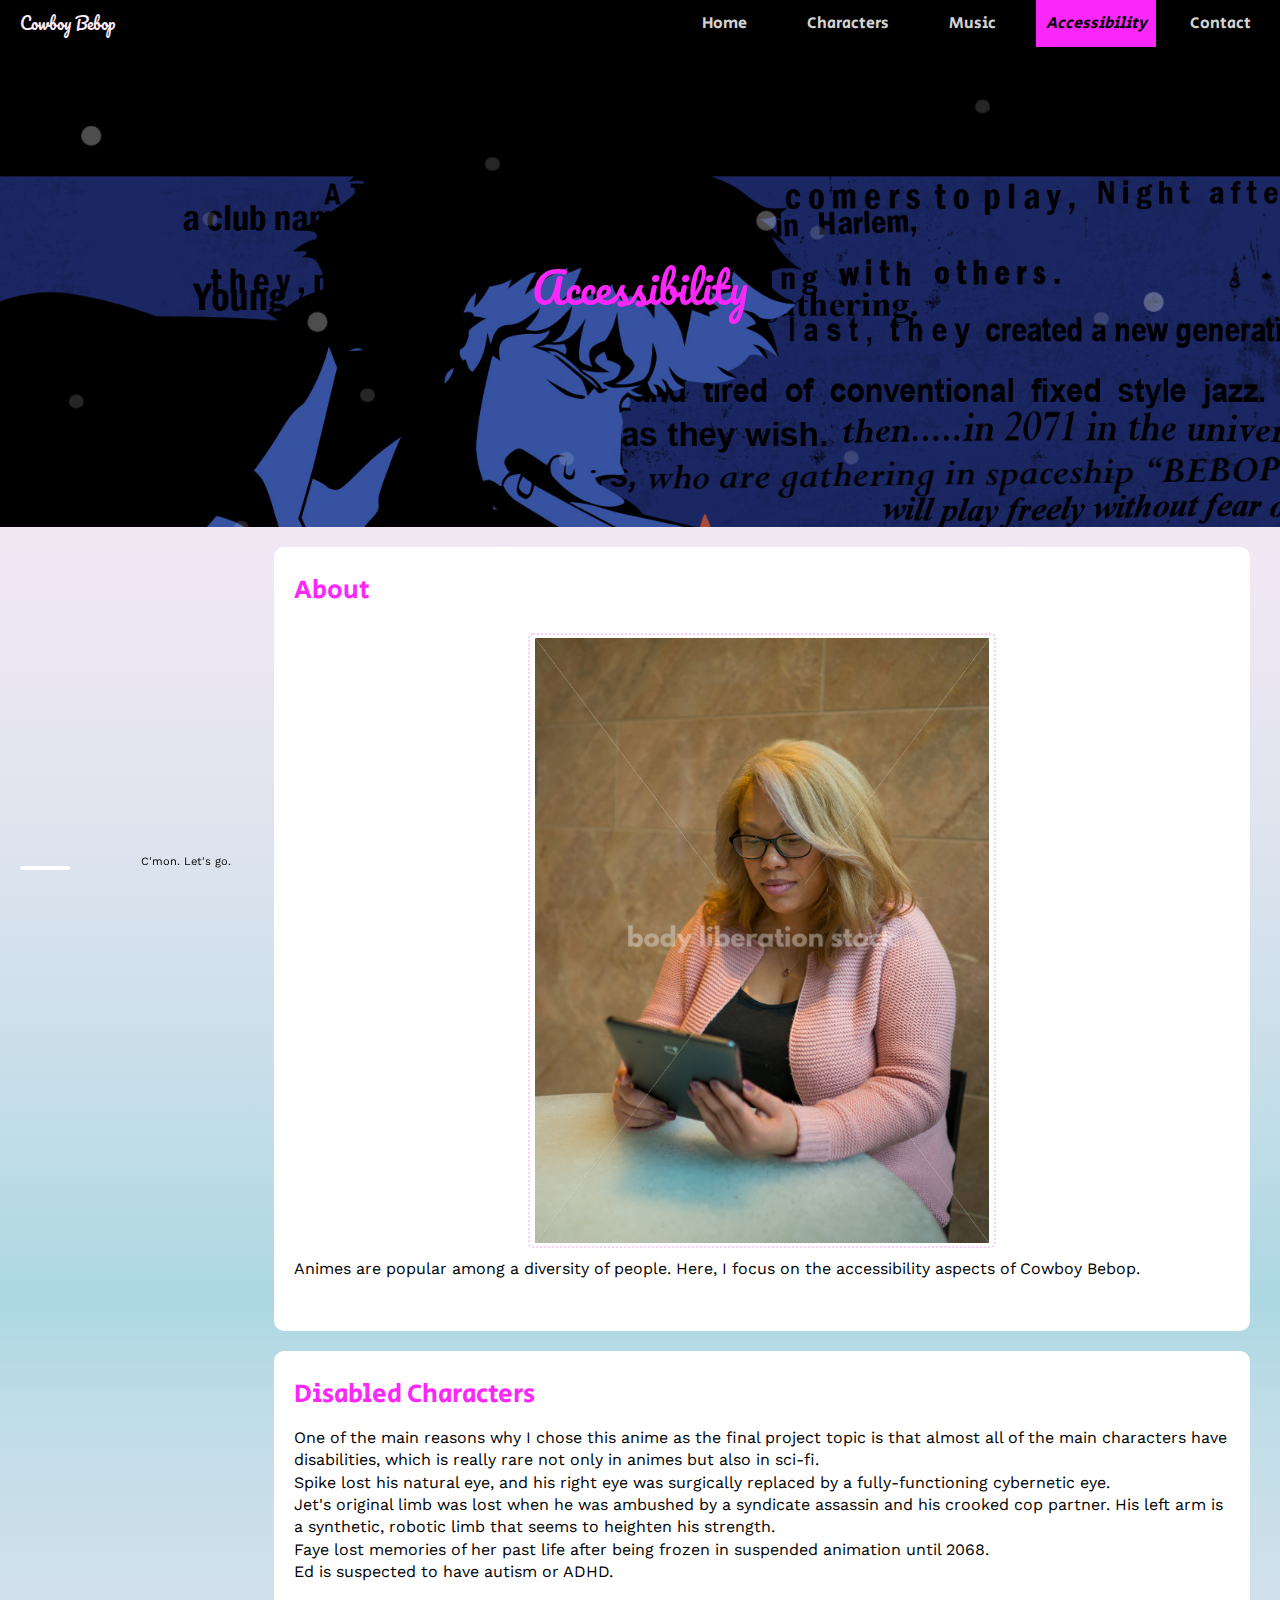
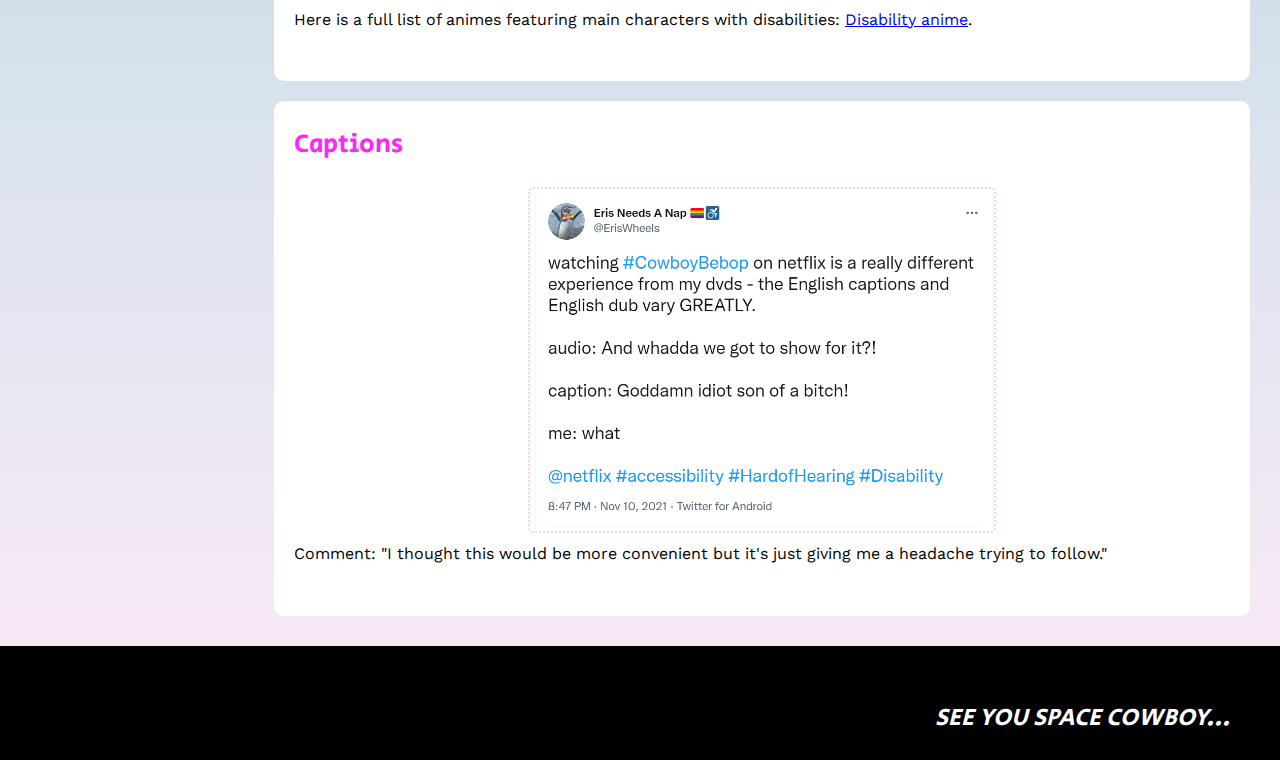
==== commit 640403aa: "final submission" ====
--- a/accessibility.html
+++ b/accessibility.html
@@ -23,148 +23,151 @@
     <body>
         <a class = "skip" href="#main">Skip to Main Content</a>
         <header>
-            <nav>
-                <ul>
-                    <li><a href = "index.html" >Home</a></li>
-                    <li><a href = "character.html">Characters</a></li>
-                    <li><a href = "music.html">Music</a></li>
-                    <li class="active"><a href = "accessibility.html">Accessibility</a></li>
-                    <li><a href = "contact.html" >Contact</a></li>
+            <div class="head">
+                <p>Cowboy Bebop</p>
+                <nav>
+                    <ul>
+                        <li><a href = "index.html" >Home</a></li>
+                        <li><a href = "character.html">Characters</a></li>
+                        <li><a href = "music.html">Music</a></li>
+                        <li class="active"><a href = "accessibility.html">Accessibility</a></li>
+                        <li><a href = "contact.html" >Contact</a></li>
 
-                </ul>
-            </nav>
-            <div class="hero">
-                <div class="snow">
-                    <svg xmlns="http://www.w3.org/2000/svg" viewBox="0 0 1024 1536" preserveAspectRatio="xMidYMax slice">
-                        <g fill="#FFF" fill-opacity=".15" transform="translate(55 42)">
-                            <g id="snow-bottom-layer">
-                                <ellipse cx="6" cy="1009.5" rx="6" ry="5.5"/>
-                                <ellipse cx="138" cy="1110.5" rx="6" ry="5.5"/>
-                                <ellipse cx="398" cy="1055.5" rx="6" ry="5.5"/>
-                                <ellipse cx="719" cy="1284.5" rx="6" ry="5.5"/>
-                                <ellipse cx="760" cy="1155.5" rx="6" ry="5.5"/>
-                                <ellipse cx="635" cy="1459.5" rx="6" ry="5.5"/>
-                                <ellipse cx="478" cy="1335.5" rx="6" ry="5.5"/>
-                                <ellipse cx="322" cy="1414.5" rx="6" ry="5.5"/>
-                                <ellipse cx="247" cy="1234.5" rx="6" ry="5.5"/>
-                                <ellipse cx="154" cy="1425.5" rx="6" ry="5.5"/>
-                                <ellipse cx="731" cy="773.5" rx="6" ry="5.5"/>
-                                <ellipse cx="599" cy="874.5" rx="6" ry="5.5"/>
-                                <ellipse cx="339" cy="819.5" rx="6" ry="5.5"/>
-                                <ellipse cx="239" cy="1004.5" rx="6" ry="5.5"/>
-                                <ellipse cx="113" cy="863.5" rx="6" ry="5.5"/>
-                                <ellipse cx="102" cy="1223.5" rx="6" ry="5.5"/>
-                                <ellipse cx="395" cy="1155.5" rx="6" ry="5.5"/>
-                                <ellipse cx="826" cy="943.5" rx="6" ry="5.5"/>
-                                <ellipse cx="626" cy="1054.5" rx="6" ry="5.5"/>
-                                <ellipse cx="887" cy="1366.5" rx="6" ry="5.5"/>
-                                <ellipse cx="6" cy="241.5" rx="6" ry="5.5"/>
-                                <ellipse cx="138" cy="342.5" rx="6" ry="5.5"/>
-                                <ellipse cx="398" cy="287.5" rx="6" ry="5.5"/>
-                                <ellipse cx="719" cy="516.5" rx="6" ry="5.5"/>
-                                <ellipse cx="760" cy="387.5" rx="6" ry="5.5"/>
-                                <ellipse cx="635" cy="691.5" rx="6" ry="5.5"/>
-                                <ellipse cx="478" cy="567.5" rx="6" ry="5.5"/>
-                                <ellipse cx="322" cy="646.5" rx="6" ry="5.5"/>
-                                <ellipse cx="247" cy="466.5" rx="6" ry="5.5"/>
-                                <ellipse cx="154" cy="657.5" rx="6" ry="5.5"/>
-                                <ellipse cx="731" cy="5.5" rx="6" ry="5.5"/>
-                                <ellipse cx="599" cy="106.5" rx="6" ry="5.5"/>
-                                <ellipse cx="339" cy="51.5" rx="6" ry="5.5"/>
-                                <ellipse cx="239" cy="236.5" rx="6" ry="5.5"/>
-                                <ellipse cx="113" cy="95.5" rx="6" ry="5.5"/>
-                                <ellipse cx="102" cy="455.5" rx="6" ry="5.5"/>
-                                <ellipse cx="395" cy="387.5" rx="6" ry="5.5"/>
-                                <ellipse cx="826" cy="175.5" rx="6" ry="5.5"/>
-                                <ellipse cx="626" cy="286.5" rx="6" ry="5.5"/>
-                                <ellipse cx="887" cy="598.5" rx="6" ry="5.5"/>
+                    </ul>
+                </nav>
+            </div>
+                <div class="hero">
+                    <div class="snow">
+                        <svg xmlns="http://www.w3.org/2000/svg" viewBox="0 0 1024 1536" preserveAspectRatio="xMidYMax slice">
+                            <g fill="#FFF" fill-opacity=".15" transform="translate(55 42)">
+                                <g id="snow-bottom-layer">
+                                    <ellipse cx="6" cy="1009.5" rx="6" ry="5.5"/>
+                                    <ellipse cx="138" cy="1110.5" rx="6" ry="5.5"/>
+                                    <ellipse cx="398" cy="1055.5" rx="6" ry="5.5"/>
+                                    <ellipse cx="719" cy="1284.5" rx="6" ry="5.5"/>
+                                    <ellipse cx="760" cy="1155.5" rx="6" ry="5.5"/>
+                                    <ellipse cx="635" cy="1459.5" rx="6" ry="5.5"/>
+                                    <ellipse cx="478" cy="1335.5" rx="6" ry="5.5"/>
+                                    <ellipse cx="322" cy="1414.5" rx="6" ry="5.5"/>
+                                    <ellipse cx="247" cy="1234.5" rx="6" ry="5.5"/>
+                                    <ellipse cx="154" cy="1425.5" rx="6" ry="5.5"/>
+                                    <ellipse cx="731" cy="773.5" rx="6" ry="5.5"/>
+                                    <ellipse cx="599" cy="874.5" rx="6" ry="5.5"/>
+                                    <ellipse cx="339" cy="819.5" rx="6" ry="5.5"/>
+                                    <ellipse cx="239" cy="1004.5" rx="6" ry="5.5"/>
+                                    <ellipse cx="113" cy="863.5" rx="6" ry="5.5"/>
+                                    <ellipse cx="102" cy="1223.5" rx="6" ry="5.5"/>
+                                    <ellipse cx="395" cy="1155.5" rx="6" ry="5.5"/>
+                                    <ellipse cx="826" cy="943.5" rx="6" ry="5.5"/>
+                                    <ellipse cx="626" cy="1054.5" rx="6" ry="5.5"/>
+                                    <ellipse cx="887" cy="1366.5" rx="6" ry="5.5"/>
+                                    <ellipse cx="6" cy="241.5" rx="6" ry="5.5"/>
+                                    <ellipse cx="138" cy="342.5" rx="6" ry="5.5"/>
+                                    <ellipse cx="398" cy="287.5" rx="6" ry="5.5"/>
+                                    <ellipse cx="719" cy="516.5" rx="6" ry="5.5"/>
+                                    <ellipse cx="760" cy="387.5" rx="6" ry="5.5"/>
+                                    <ellipse cx="635" cy="691.5" rx="6" ry="5.5"/>
+                                    <ellipse cx="478" cy="567.5" rx="6" ry="5.5"/>
+                                    <ellipse cx="322" cy="646.5" rx="6" ry="5.5"/>
+                                    <ellipse cx="247" cy="466.5" rx="6" ry="5.5"/>
+                                    <ellipse cx="154" cy="657.5" rx="6" ry="5.5"/>
+                                    <ellipse cx="731" cy="5.5" rx="6" ry="5.5"/>
+                                    <ellipse cx="599" cy="106.5" rx="6" ry="5.5"/>
+                                    <ellipse cx="339" cy="51.5" rx="6" ry="5.5"/>
+                                    <ellipse cx="239" cy="236.5" rx="6" ry="5.5"/>
+                                    <ellipse cx="113" cy="95.5" rx="6" ry="5.5"/>
+                                    <ellipse cx="102" cy="455.5" rx="6" ry="5.5"/>
+                                    <ellipse cx="395" cy="387.5" rx="6" ry="5.5"/>
+                                    <ellipse cx="826" cy="175.5" rx="6" ry="5.5"/>
+                                    <ellipse cx="626" cy="286.5" rx="6" ry="5.5"/>
+                                    <ellipse cx="887" cy="598.5" rx="6" ry="5.5"/>
+                                </g>
                             </g>
-                        </g>
-                        <g fill="#FFF" fill-opacity=".3" transform="translate(65 63)">
-                            <g id="snow-top-layer">
-                                <circle cx="8" cy="776" r="8"/>
-                                <circle cx="189" cy="925" r="8"/>
-                                <circle cx="548" cy="844" r="8"/>
-                                <circle cx="685" cy="1115" r="8"/>
-                                <circle cx="858" cy="909" r="8"/>
-                                <circle cx="874" cy="1438" r="8" transform="rotate(180 874 1438)"/>
-                                <circle cx="657" cy="1256" r="8" transform="rotate(180 657 1256)"/>
-                                <circle cx="443" cy="1372" r="8" transform="rotate(180 443 1372)"/>
-                                <circle cx="339" cy="1107" r="8" transform="rotate(180 339 1107)"/>
-                                <circle cx="24" cy="1305" r="8" transform="rotate(180 24 1305)"/>
-                                <circle cx="8" cy="8" r="8"/>
-                                <circle cx="189" cy="157" r="8"/>
-                                <circle cx="548" cy="76" r="8"/>
-                                <circle cx="685" cy="347" r="8"/>
-                                <circle cx="858" cy="141" r="8"/>
-                                <circle cx="874" cy="670" r="8" transform="rotate(180 874 670)"/>
-                                <circle cx="657" cy="488" r="8" transform="rotate(180 657 488)"/>
-                                <circle cx="443" cy="604" r="8" transform="rotate(180 443 604)"/>
-                                <circle cx="339" cy="339" r="8" transform="rotate(180 339 339)"/>
-                                <circle cx="24" cy="537" r="8" transform="rotate(180 24 537)"/>
+                            <g fill="#FFF" fill-opacity=".3" transform="translate(65 63)">
+                                <g id="snow-top-layer">
+                                    <circle cx="8" cy="776" r="8"/>
+                                    <circle cx="189" cy="925" r="8"/>
+                                    <circle cx="548" cy="844" r="8"/>
+                                    <circle cx="685" cy="1115" r="8"/>
+                                    <circle cx="858" cy="909" r="8"/>
+                                    <circle cx="874" cy="1438" r="8" transform="rotate(180 874 1438)"/>
+                                    <circle cx="657" cy="1256" r="8" transform="rotate(180 657 1256)"/>
+                                    <circle cx="443" cy="1372" r="8" transform="rotate(180 443 1372)"/>
+                                    <circle cx="339" cy="1107" r="8" transform="rotate(180 339 1107)"/>
+                                    <circle cx="24" cy="1305" r="8" transform="rotate(180 24 1305)"/>
+                                    <circle cx="8" cy="8" r="8"/>
+                                    <circle cx="189" cy="157" r="8"/>
+                                    <circle cx="548" cy="76" r="8"/>
+                                    <circle cx="685" cy="347" r="8"/>
+                                    <circle cx="858" cy="141" r="8"/>
+                                    <circle cx="874" cy="670" r="8" transform="rotate(180 874 670)"/>
+                                    <circle cx="657" cy="488" r="8" transform="rotate(180 657 488)"/>
+                                    <circle cx="443" cy="604" r="8" transform="rotate(180 443 604)"/>
+                                    <circle cx="339" cy="339" r="8" transform="rotate(180 339 339)"/>
+                                    <circle cx="24" cy="537" r="8" transform="rotate(180 24 537)"/>
+                                </g>
                             </g>
-                        </g>
-                    </svg>
+                        </svg>
+                    </div>
+                    <div class="hero_content">
+                        <h1>Accessibility</h1>
+                    </div>
                 </div>
-                <div class="hero_content">
-                    <h1>Accessibility</h1>
+                <div id="myNav" class="overlay">
+
+                    <!-- Button to close the overlay navigation -->
+                    <a href="javascript:void(0)" class="closebtn" onclick="closeNav()">&times;</a>
+
+                    <!-- Overlay content -->
+                    <div class="overlay-content">
+                        <a href="#main">About</a>
+                        <a href="#characters">Disabled Characters</a>
+                        <a href="#captions">Captions</a>
+                    </div>
+
                 </div>
-            </div>
-            <div id="myNav" class="overlay">
+                </header>
 
-                <!-- Button to close the overlay navigation -->
-                <a href="javascript:void(0)" class="closebtn" onclick="closeNav()">&times;</a>
-
-                <!-- Overlay content -->
-                <div class="overlay-content">
-                    <a href="#main">About</a>
-                    <a href="#characters">Disabled Characters</a>
-                    <a href="#captions">Captions</a>
+            <main>
+                <div class="navin" onclick="openNav()">
+                    <p>+Contents</p>
                 </div>
 
-            </div>
-        </header>
+                <div id="toc">
+                    <ul>
 
-        <main>
-            <div class="navin" onclick="openNav()">
-                <p>+Contents</p>
-            </div>
+                    </ul>
+                    <img src="images/contents.png" alt=""/>
+                </div>
 
-            <div id="toc">
-                <ul>
+                <div id="comment">
+                    <img src="images/speak.jpg" alt=""/>
+                    <img src="images/com.svg" alt=""/>
+                    <p>C'mon. Let's go.</p>
+                </div>
 
-                </ul>
-                <img src="images/contents.png" alt=""/>
-            </div>
+                <div id="main" class="mid seg-begin">
+                    <h2>About</h2>
+                    <img src="images/body_liberation.jpg" width=200 alt="An african american woman using tablet"/>
+                    <p>Animes are popular among a diversity of people. Here, I focus on the accessibility aspects of Cowboy Bebop.</p>
+                </div>
 
-            <div id="comment">
-                <img src="images/speak.jpg" alt=""/>
-                <img src="images/com.svg" alt=""/>
-                <p>C'mon. Let's go.</p>
-            </div>
+                <div id="characters" class="seg-begin">
+                    <h2>Disabled Characters</h2>
+                    <p>One of the main reasons why I chose this anime as the final project topic is that almost all of the main characters have disabilities, which is really rare not only in animes but also in sci-fi. <br> Spike lost his natural eye, and his right eye was surgically replaced by a fully-functioning cybernetic eye. <br>Jet's original limb was lost when he was ambushed by a syndicate assassin and his crooked cop partner. His left arm is a synthetic, robotic limb that seems to heighten his strength. <br> Faye lost memories of her past life after being frozen in suspended animation until 2068.<br>Ed is suspected to have autism or ADHD.</p>
 
-            <div id="main" class="mid seg-begin">
-                <h2>About</h2>
-                <img src="images/body_liberation.jpg" width=200 alt="An african american woman using tablet"/>
-                <p>Animes are popular among a diversity of people. Here, I focus on the accessibility aspects of Cowboy Bebop.</p>
-            </div>
+                    <p>Here is a full list of animes featuring main characters with disabilities: <a href="https://www.anime-planet.com/anime/tags/disability">Disability anime</a>.</p>
+                </div>
+                <div id="captions" class="mid seg-begin">
+                    <h2>Captions</h2>
+                    <img src="images/twitter.png" width="200" alt="A twitter post complaining about English captions and dub"/>
+                    <p>Comment: "I thought this would be more convenient but it's just giving me a headache trying to follow."</p>
+                </div>
+            </main>
 
-            <div id="characters" class="seg-begin">
-                <h2>Disabled Characters</h2>
-                <p>One of the main reasons why I chose this anime as the final project topic is that almost all of the main characters have disabilities, which is really rare not only in animes but also in sci-fi. <br> Spike lost his natural eye, and his right eye was surgically replaced by a fully-functioning cybernetic eye. <br>Jet's original limb was lost when he was ambushed by a syndicate assassin and his crooked cop partner. His left arm is a synthetic, robotic limb that seems to heighten his strength. <br> Faye lost memories of her past life after being frozen in suspended animation until 2068.<br>Ed is suspected to have autism or ADHD.</p>
-
-                <p>Here is a full list of animes featuring main characters with disabilities: <a href="https://www.anime-planet.com/anime/tags/disability">Disability anime</a>.</p>
-            </div>
-            <div id="captions" class="mid seg-begin">
-                <h2>Captions</h2>
-                <img src="images/twitter.png" width="200" alt="A twitter post complaining about English captions and dub"/>
-                <p>Comment: "I thought this would be more convenient but it's just giving me a headache trying to follow."</p>
-            </div>
-        </main>
-
-        <footer>
-            <p>SEE YOU SPACE COWBOY...</p>
-        </footer>
-        <script src="js/nav.js"></script>
-    </body>
-</html>+            <footer>
+                <p>SEE YOU SPACE COWBOY...</p>
+            </footer>
+            <script src="js/nav.js"></script>
+            </body>
+        </html>--- a/css/style.css
+++ b/css/style.css
@@ -62,10 +62,17 @@
     top: 10px;
 }
 
+div.head{
+    background-color: black;
+    background-image: url(../images/footer.png);
+    display: inline-flex;
+    flex-direction: column;
+    width: 100%;
+}
+
 nav{
     text-align: center;
-    background-color: black;
-    background-image: url(../images/footer.png);
+
 }
 
 nav li{
@@ -74,26 +81,29 @@
     padding: 15px 0;
 }
 
-
-nav li a{
+div.head p{
+    display: none;
+}
+
+
+div.head nav li a{
     text-decoration: none;
     font-family: "Franklin Gothic Medium", "Secular One", Sans-serif;
     color: lightgray;
     font-size: 16px;
 }
 
-
-
-nav li.active{
+div.head nav li.active{
     background-color: #FC28FB;
 }
 
-nav li.active a{
+div.head nav li.active a{
     color: black;
-}
-
-
-nav li:hover a{
+    font-style: italic;
+}
+
+
+div.head nav li:hover a{
     text-decoration: underline;
 }
 
@@ -125,13 +135,14 @@
     font-size: 18px;
     color: dimgray;
     font-family: "Franklin Gothic Medium","Secular One", Sans-serif;
+    text-transform: uppercase;
     font-weight: 400;
     padding: 10px 0;
 }
 
 div.seg-begin{
     min-width: 200px;
-    max-width: 800px;
+    max-width: 1000px;
     width: 100%;
     margin: auto;
     margin-top: 20px;
@@ -176,6 +187,11 @@
     border-radius: 0;
 }
 
+.intro img{
+    height: 100%;
+    width: auto;
+}
+
 div.mid img{
     display: block;
     width: 100%;
@@ -215,14 +231,39 @@
         animation: none;
     }
 
-    .view-sixth:hover{
-        animation: none;
-        transition: none;
+    .flip-card:hover .flip-card-inner {
+        transform: none;
+    }
+
+    .view-sixth:hover h2 {
+        transform: none;
+    }
+
+    .view-sixth:hover p {
+        transform: none;
+    }
+
+    .view-sixth:hover a.info {
+        transform: none;
     }
 }
 
 img:hover{
     border:solid 2px #FC28FB;
+}
+
+div.pic{
+    display: grid;
+    grid-template-columns: 2fr 1fr;
+}
+
+div.pic p,div.pic img, div.pic h2, div.pic .flip-card{
+    grid-column: 1/-1;
+}
+
+div.pic .flip-card{
+    height: 400px;
+    padding-bottom: 20px;
 }
 
 
@@ -232,6 +273,11 @@
     justify-content: space-around;
 }
 
+div.gallery img{
+    width: 100%;
+    object-fit: fill;
+}
+
 .audio{
     text-align: center;
     padding: 20px 0;
@@ -242,7 +288,7 @@
 }
 
 #overlay{
-    max-width: 700px;
+    max-width: 900px;
     min-width: 200px;
     margin: auto;
     padding-top: 10px;
@@ -467,18 +513,13 @@
         margin: 10px auto;
     }
 
-    div.pic{
-        display: grid;
-        grid-template-columns: 4fr 2fr;
-    }
-
-    div.pic h2{
-        grid-column: 1/-1;
-    }
-
-    div.gallery img{
-        width: 100%;
-        object-fit: fill;
+
+    div.pic p{
+        grid-column: 1/2;
+    }
+
+    div.pic img, div.pic .flip-card{
+        grid-column: 2/3;
     }
 
     .view {
@@ -486,6 +527,10 @@
     }
     .view .mask{
         width: 100%;
+    }
+
+    nav li{
+        width: 19%;
     }
 }
 
@@ -750,7 +795,7 @@
 @media screen and (min-width: 800px){
     nav li{
         display: inline-block;
-        width: 160px;
+        width: 120px;
         padding: 15px 0;
     }
 
@@ -765,7 +810,6 @@
     main{
         display: grid;
         grid-template-columns: 1fr 4fr;
-
     }
 
     #toc{
@@ -801,7 +845,7 @@
         grid-column: 2/3;
         grid-row:1/2;
     }
-    
+
     #comment p{
         z-index: 4;
         grid-column: 2/3;
@@ -818,4 +862,90 @@
         grid-column: 2/3;
     }
 
+    .view {
+        width: 30%;
+    }
+
+    div.pic{
+        grid-template-columns: 1fr 2fr;
+        grid-column-gap: 40px;
+    }
+
+
+    div.pic img, div.pic .flip-card{
+        grid-column: 1/2;
+    }
+
+    div.pic p{
+        grid-column: 2/3;
+        grid-row: 2/3;
+        padding: 20px;
+        align-self: center;
+    }
+
+    div.head{
+        flex-direction: row;
+        align-items: center;
+        justify-content: space-between;
+        width: 100%;
+    }
+
+    div.head p{
+        display: inline;
+        width: auto;
+        color: #FDEBF7;
+        font-family: "Pacifico", "Franklin Gothic Medium", Sans-serif;
+        margin-bottom: 0;
+        margin-left: 20px;
+    }
+
+    div.head ul{
+        display: inline;
+    }
+
+
+}
+
+.flip-card {
+    background-color: transparent;
+    height: 400px;
+    width: 300px;
+    perspective: 1000px; /* Remove this if you don't want the 3D effect */
+    margin: auto 0;
+}
+
+.flip-card-inner {
+    position: relative;
+    width: 100%;
+    height: 100%;
+    text-align: center;
+    transition: transform 0.8s;
+    transform-style: preserve-3d;
+}
+
+.flip-card:hover .flip-card-inner {
+    transform: rotateY(180deg);
+}
+
+.flip-card-front, .flip-card-back {
+    position: absolute;
+    width: 100%;
+    height: 100%;
+    -webkit-backface-visibility: hidden; /* Safari */
+    backface-visibility: hidden;
+}
+
+.flip-card-front {
+    background-color: transparent;
+}
+
+.flip-card-back {
+    background-color: rgb(55,82,161);
+    padding: 50px 20px;
+    transform: rotateY(180deg);
+}
+
+.flip-card-back p{
+    color: white;
+    font-size: 12px;
 }